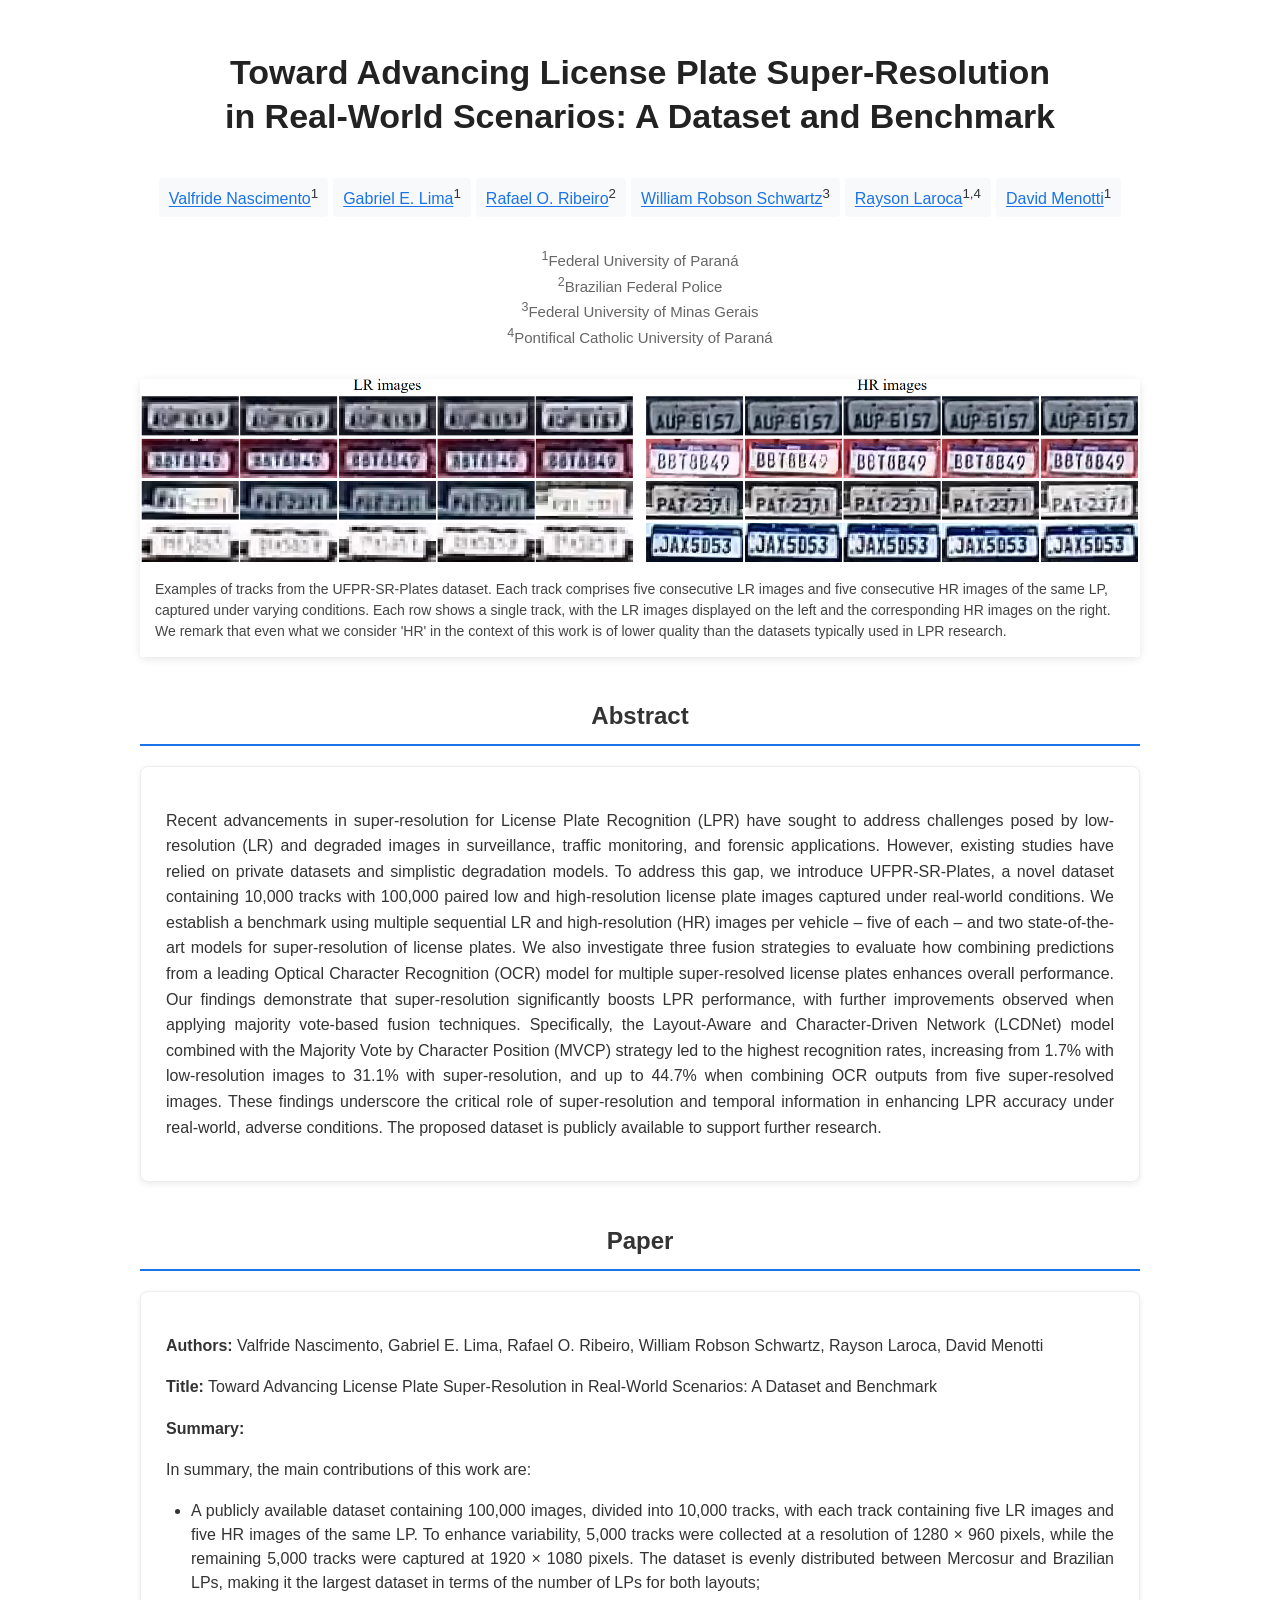
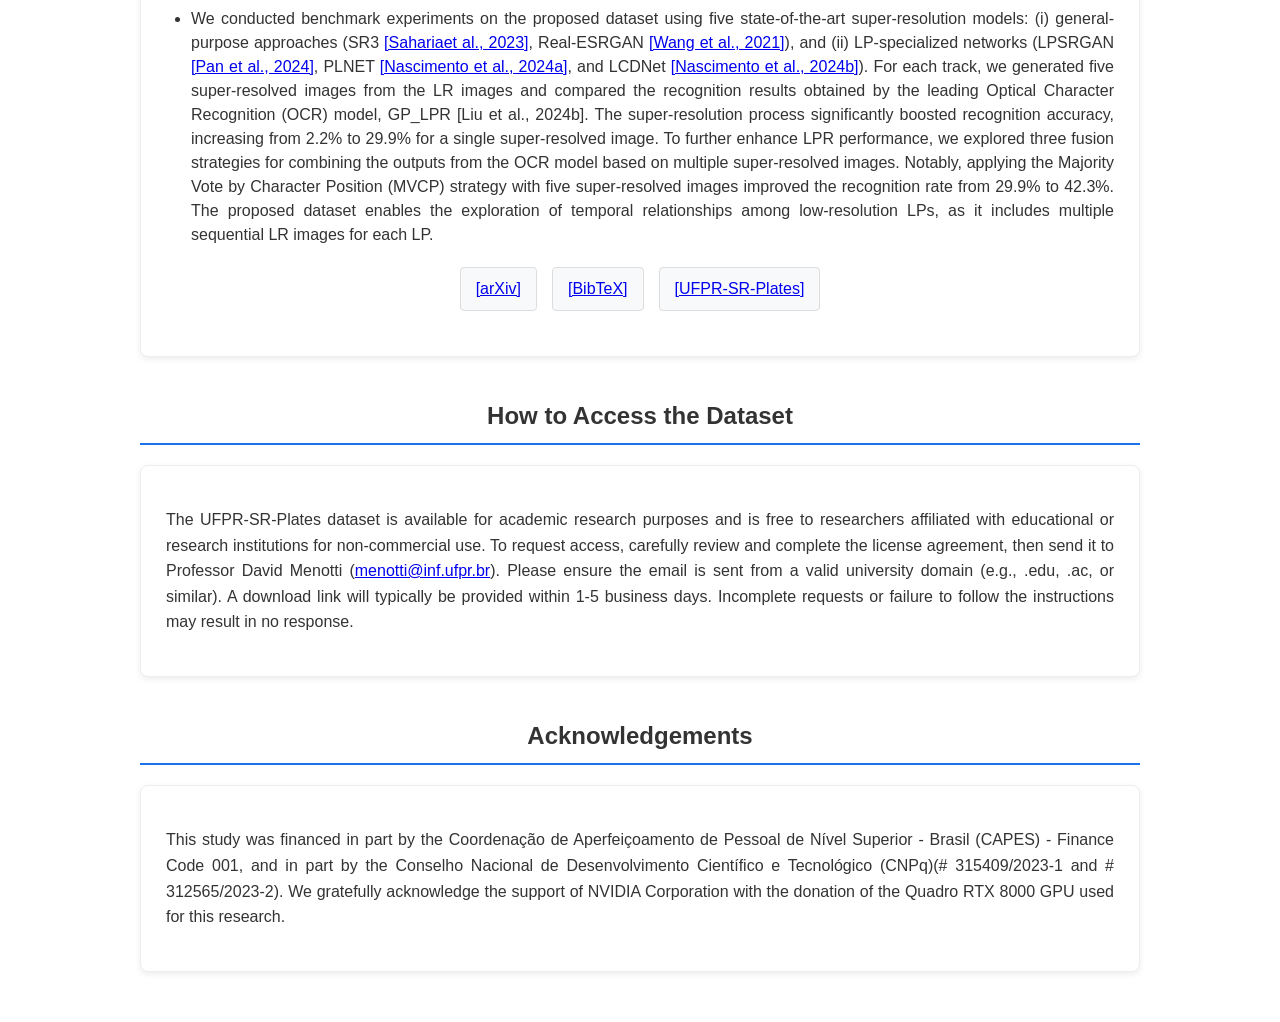
==== index.html @ 39b8afaa "Update index.html" ====
<!DOCTYPE HTML>
<html lang="en-US">
    <head>
        <meta charset="UTF-8">
        <meta http-equiv="refresh" content="1;url=https://valfride.github.io/nascimento2024toward/index.html">
        <title>Page Redirection</title>
    </head>
    <body>
        If you are not redirected automatically, 
        follow the <a href="https://valfride.github.io/nascimento2024toward/index2.html">link to the documentation</a>
    </body>
</html>
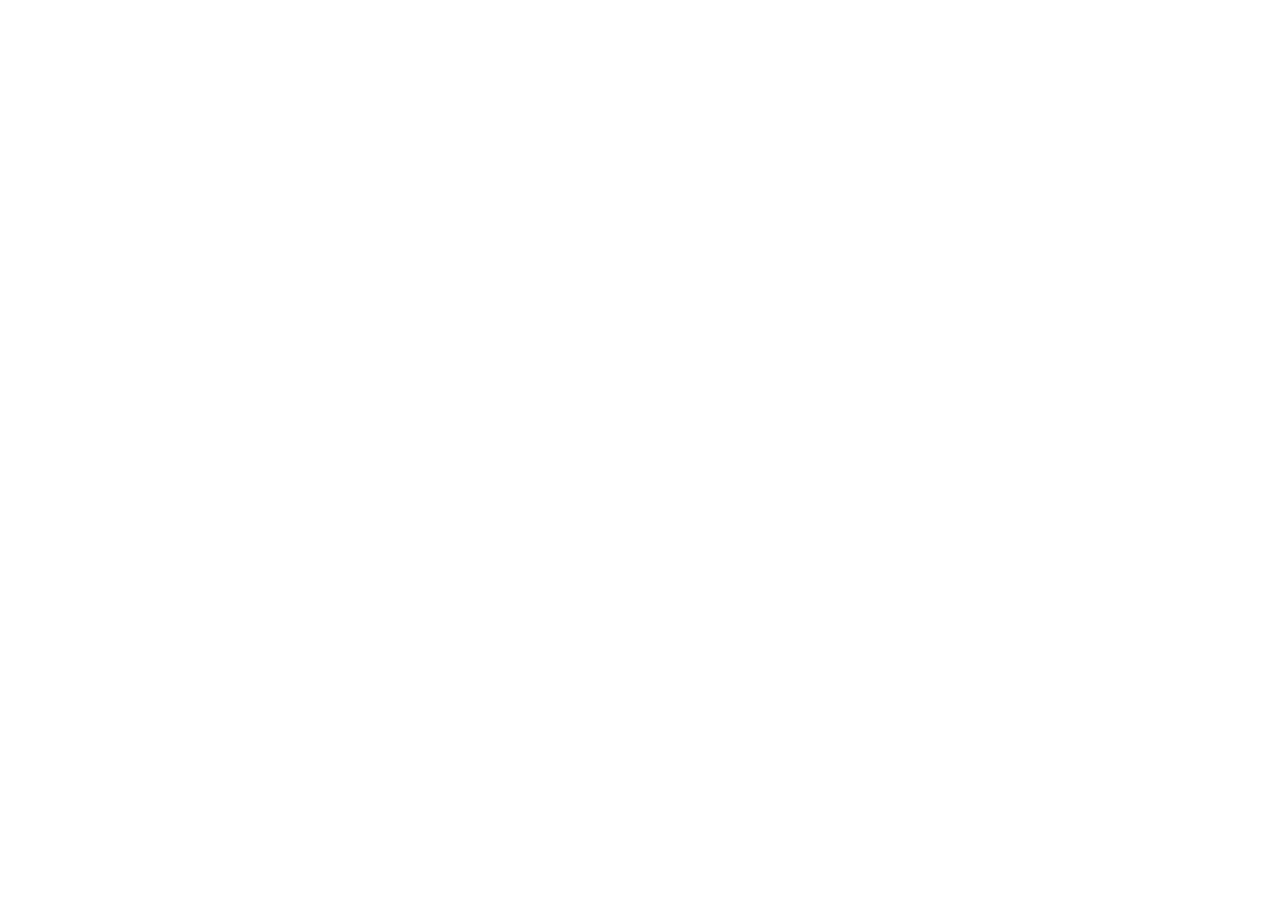
==== commit 7e561667: "Update index.html" ====
--- a/index.html
+++ b/index.html
@@ -1,4 +1,4 @@
-<!DOCTYPE HTML>
+<!--<!DOCTYPE HTML>
 <html lang="en-US">
     <head>
         <meta charset="UTF-8">
@@ -9,4 +9,17 @@
         If you are not redirected automatically, 
         follow the <a href="https://valfride.github.io/nascimento2024toward/index2.html">link to the documentation</a>
     </body>
+</html>-->
+
+<!DOCTYPE HTML>
+<html lang="en-US">
+    <head>
+        <meta charset="UTF-8">
+        <meta http-equiv="refresh" content="1;url=https://valfride.github.io/nascimento2025toward/index.html">
+        <title>Page Redirection</title>
+    </head>
+    <body>
+        If you are not redirected automatically, 
+        follow the <a href="https://valfride.github.io/nascimento2025toward/index.html">link to the documentation</a>
+    </body>
 </html>
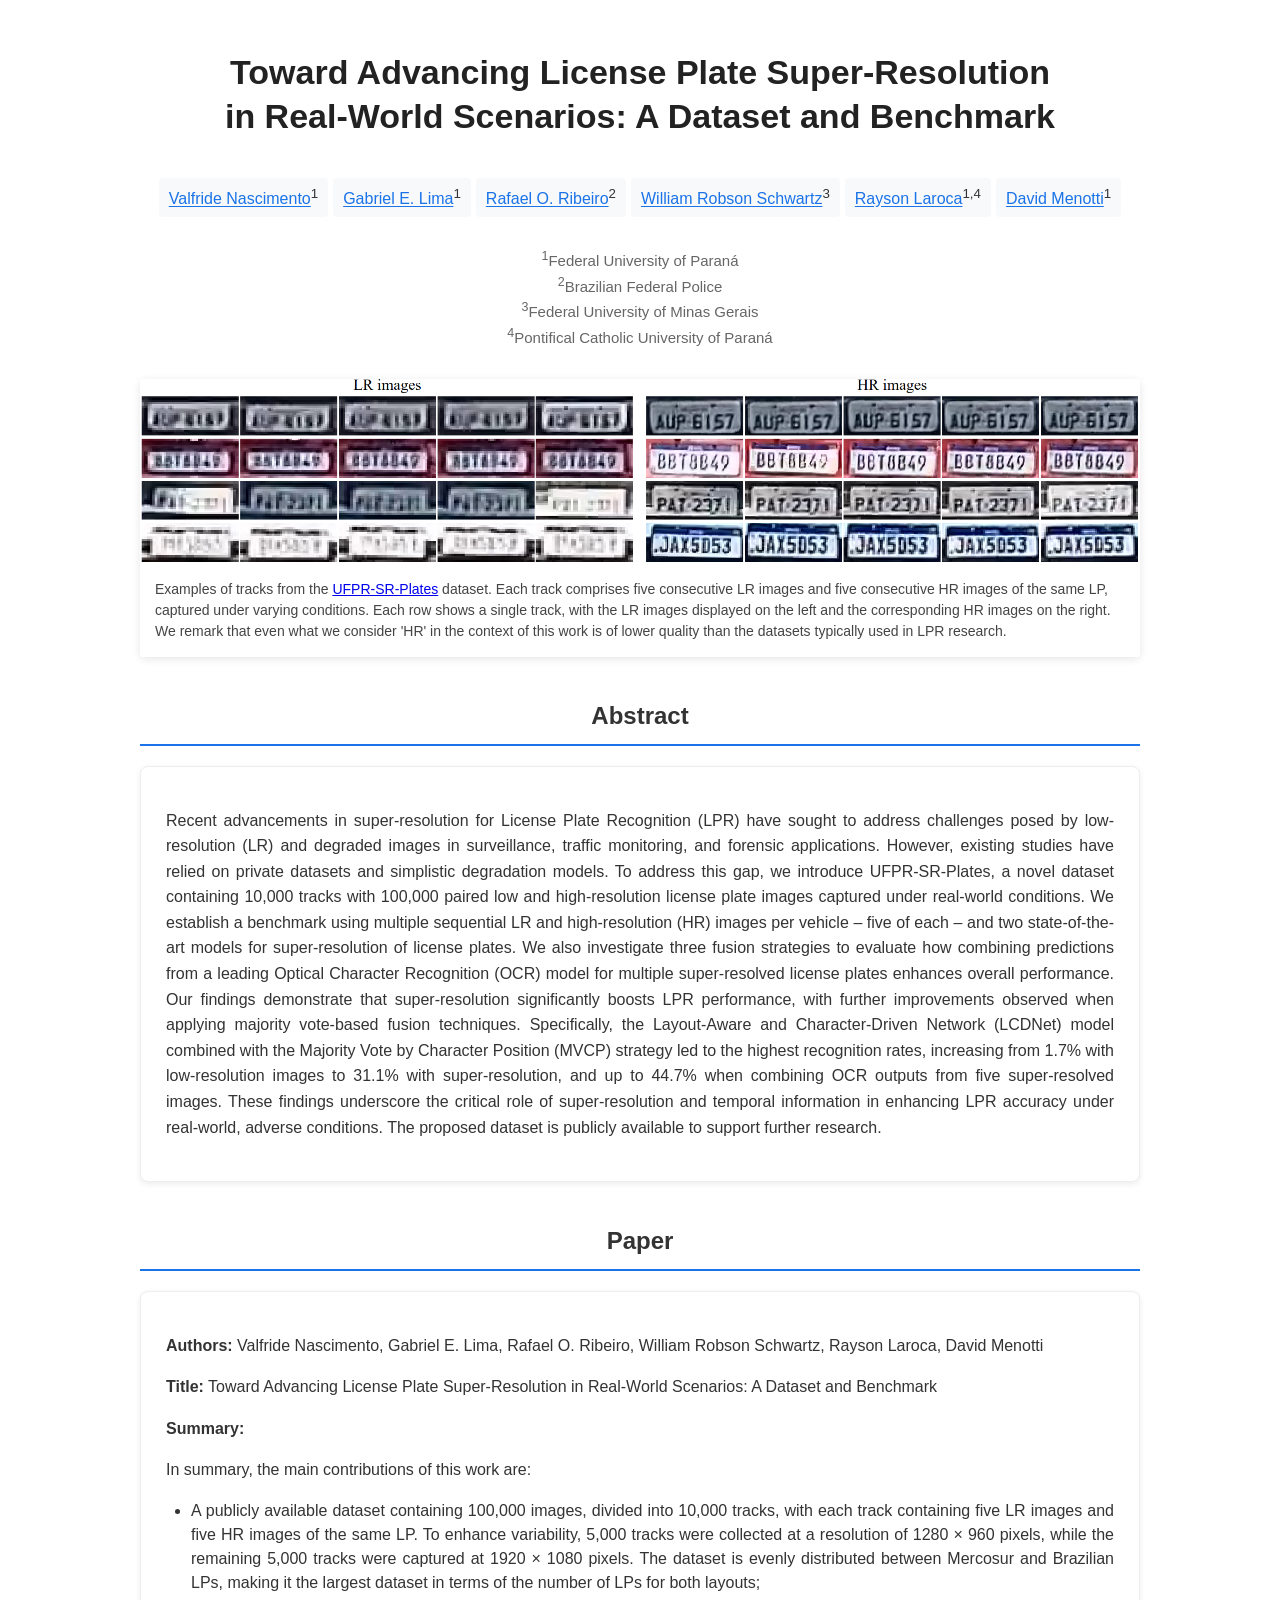
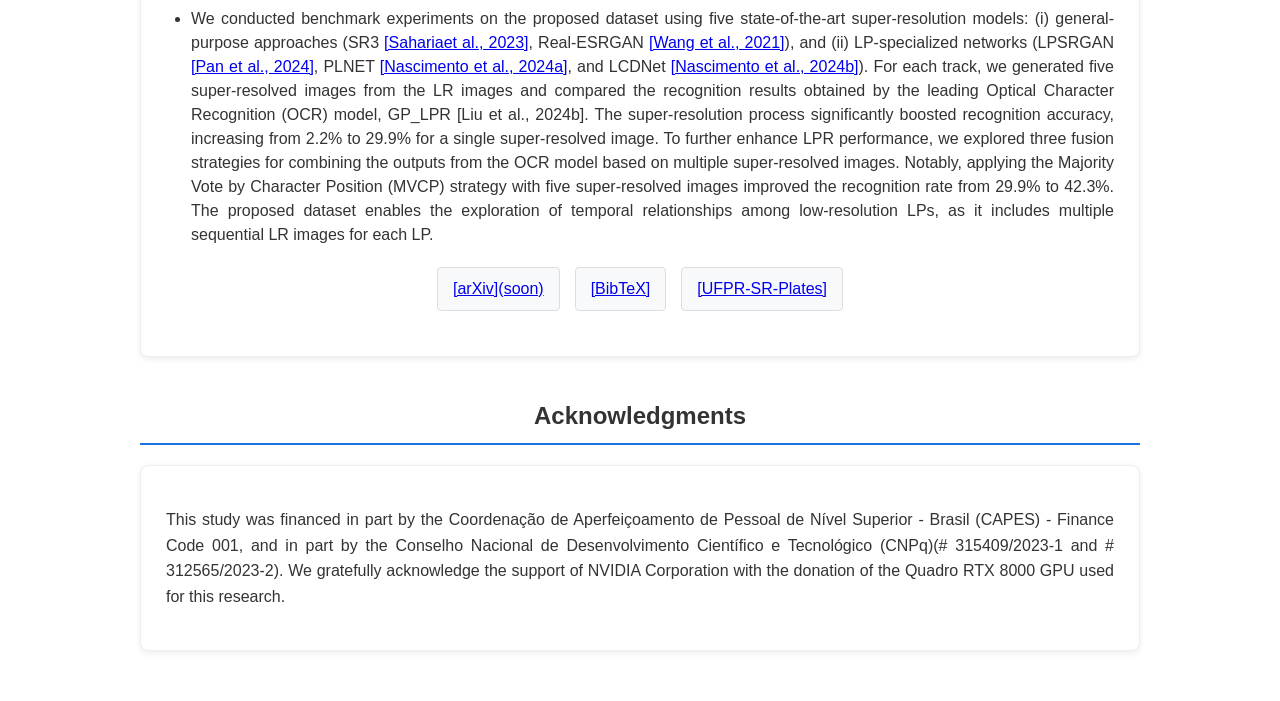
==== commit c22ff3b9: "Update index.html" ====
--- a/index.html
+++ b/index.html
@@ -1,4 +1,4 @@
-<!--<!DOCTYPE HTML>
+<!DOCTYPE HTML>
 <html lang="en-US">
     <head>
         <meta charset="UTF-8">
@@ -9,17 +9,6 @@
         If you are not redirected automatically, 
         follow the <a href="https://valfride.github.io/nascimento2024toward/index2.html">link to the documentation</a>
     </body>
-</html>-->
+</html>
 
-<!DOCTYPE HTML>
-<html lang="en-US">
-    <head>
-        <meta charset="UTF-8">
-        <meta http-equiv="refresh" content="1;url=https://valfride.github.io/nascimento2025toward/index.html">
-        <title>Page Redirection</title>
-    </head>
-    <body>
-        If you are not redirected automatically, 
-        follow the <a href="https://valfride.github.io/nascimento2025toward/index.html">link to the documentation</a>
-    </body>
-</html>
+
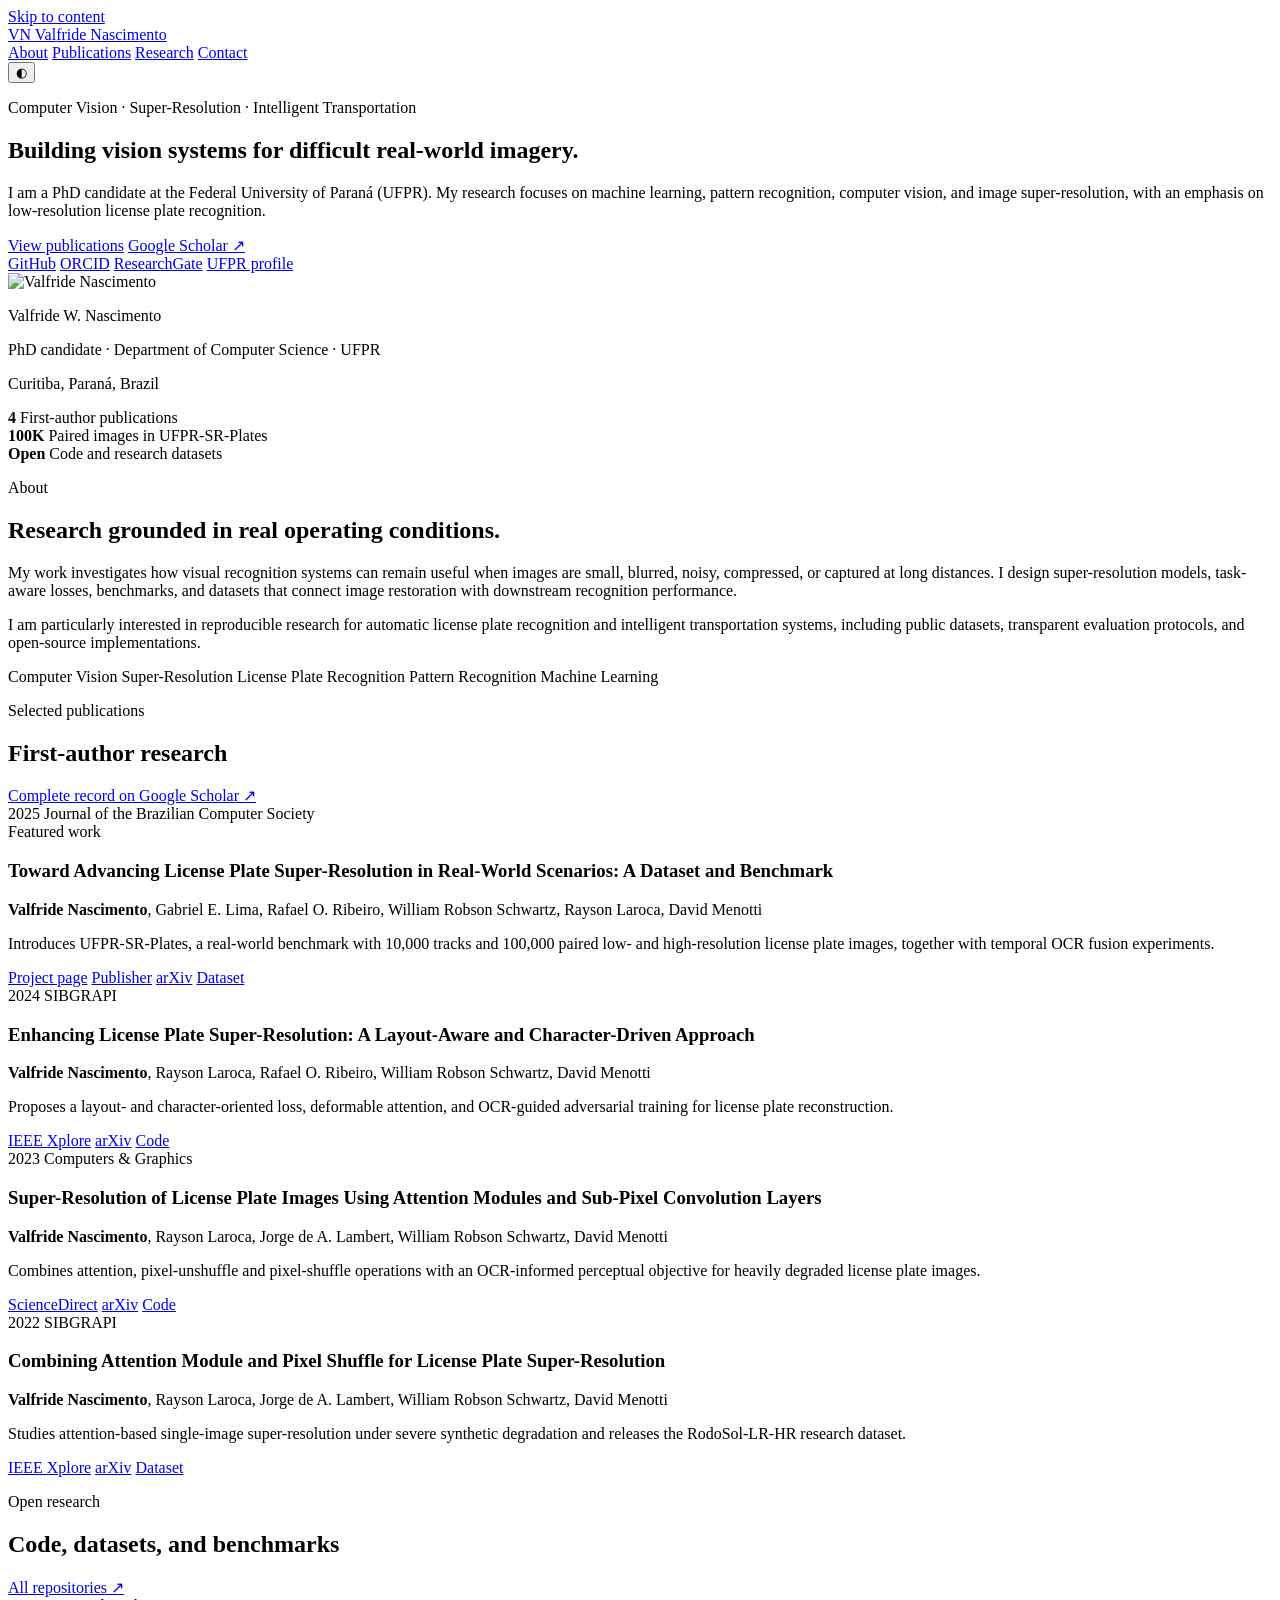
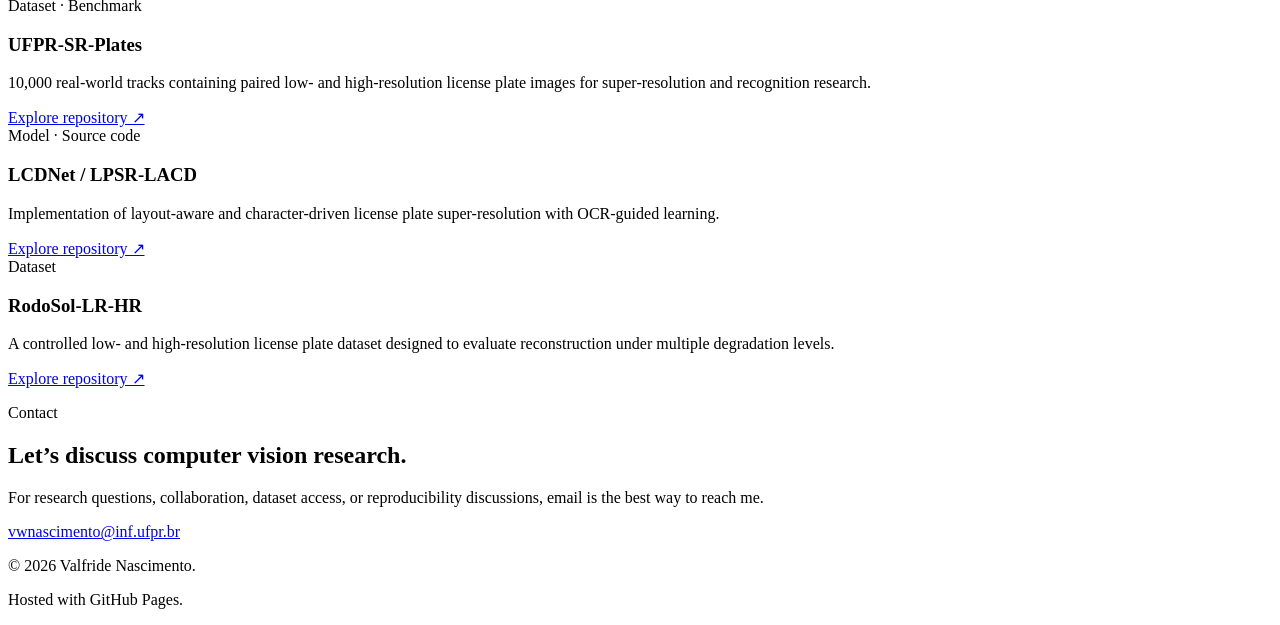
==== commit 2f95a2f2: "Build academic homepage" ====
--- a/index.html
+++ b/index.html
@@ -1,14 +1,286 @@
-<!DOCTYPE HTML>
-<html lang="en-US">
-    <head>
-        <meta charset="UTF-8">
-        <meta http-equiv="refresh" content="1;url=https://valfride.github.io/nascimento2024toward/index.html">
-        <title>Page Redirection</title>
-    </head>
-    <body>
-        If you are not redirected automatically, 
-        follow the <a href="https://valfride.github.io/nascimento2024toward/index2.html">link to the documentation</a>
-    </body>
+<!doctype html>
+<html lang="en">
+<head>
+  <meta charset="utf-8">
+  <meta name="viewport" content="width=device-width, initial-scale=1">
+  <meta name="description" content="Valfride Nascimento is a computer vision researcher working on super-resolution, license plate recognition, machine learning, and intelligent transportation systems.">
+  <meta name="author" content="Valfride Nascimento">
+  <meta name="theme-color" content="#0b1220">
+
+  <meta property="og:type" content="website">
+  <meta property="og:title" content="Valfride Nascimento | Computer Vision Researcher">
+  <meta property="og:description" content="Research, publications, code, and datasets in computer vision, super-resolution, and license plate recognition.">
+  <meta property="og:url" content="https://valfride.github.io/">
+  <meta property="og:image" content="https://avatars.githubusercontent.com/u/25314357?v=4">
+
+  <title>Valfride Nascimento | Computer Vision Researcher</title>
+  <link rel="canonical" href="https://valfride.github.io/">
+  <link rel="stylesheet" href="assets/css/style.css">
+  <script defer src="assets/js/main.js"></script>
+
+  <script type="application/ld+json">
+  {
+    "@context": "https://schema.org",
+    "@type": "Person",
+    "name": "Valfride Nascimento",
+    "url": "https://valfride.github.io/",
+    "image": "https://avatars.githubusercontent.com/u/25314357?v=4",
+    "jobTitle": "PhD Candidate and Computer Vision Researcher",
+    "affiliation": {
+      "@type": "CollegeOrUniversity",
+      "name": "Federal University of Paraná"
+    },
+    "email": "mailto:vwnascimento@inf.ufpr.br",
+    "sameAs": [
+      "https://github.com/valfride",
+      "https://scholar.google.com/citations?user=fLkzU-AAAAAJ&hl=en",
+      "https://orcid.org/0000-0002-7416-613X",
+      "https://www.researchgate.net/profile/Valfride-Nascimento"
+    ],
+    "knowsAbout": [
+      "Computer Vision",
+      "Machine Learning",
+      "Pattern Recognition",
+      "Image Super-Resolution",
+      "License Plate Recognition"
+    ]
+  }
+  </script>
+</head>
+<body>
+  <a class="skip-link" href="#main-content">Skip to content</a>
+
+  <header class="site-header">
+    <div class="container nav-wrap">
+      <a class="brand" href="#top" aria-label="Valfride Nascimento home">
+        <span class="brand-mark" aria-hidden="true">VN</span>
+        <span>Valfride Nascimento</span>
+      </a>
+
+      <nav class="nav-links" aria-label="Primary navigation">
+        <a href="#about">About</a>
+        <a href="#publications">Publications</a>
+        <a href="#research">Research</a>
+        <a href="#contact">Contact</a>
+      </nav>
+
+      <button class="theme-toggle" type="button" aria-label="Switch color theme" title="Switch color theme">
+        <span aria-hidden="true">◐</span>
+      </button>
+    </div>
+  </header>
+
+  <main id="main-content">
+    <section class="hero section" id="top">
+      <div class="container hero-grid">
+        <div class="hero-copy">
+          <p class="eyebrow">Computer Vision · Super-Resolution · Intelligent Transportation</p>
+          <h1>Building vision systems for difficult real-world imagery.</h1>
+          <p class="hero-lead">
+            I am a PhD candidate at the Federal University of Paraná (UFPR). My research focuses on machine learning, pattern recognition, computer vision, and image super-resolution, with an emphasis on low-resolution license plate recognition.
+          </p>
+
+          <div class="hero-actions">
+            <a class="button button-primary" href="#publications">View publications</a>
+            <a class="button button-secondary" href="https://scholar.google.com/citations?user=fLkzU-AAAAAJ&hl=en" target="_blank" rel="noopener noreferrer">Google Scholar ↗</a>
+          </div>
+
+          <div class="social-links" aria-label="Research profiles">
+            <a href="https://github.com/valfride" target="_blank" rel="noopener noreferrer">GitHub</a>
+            <a href="https://orcid.org/0000-0002-7416-613X" target="_blank" rel="noopener noreferrer">ORCID</a>
+            <a href="https://www.researchgate.net/profile/Valfride-Nascimento" target="_blank" rel="noopener noreferrer">ResearchGate</a>
+            <a href="https://www.inf.ufpr.br/vwnascimento/" target="_blank" rel="noopener noreferrer">UFPR profile</a>
+          </div>
+        </div>
+
+        <aside class="profile-card" aria-label="Profile summary">
+          <div class="portrait-shell">
+            <img class="portrait" src="https://avatars.githubusercontent.com/u/25314357?v=4" alt="Valfride Nascimento" width="360" height="360">
+          </div>
+          <div class="profile-card-body">
+            <p class="profile-name">Valfride W. Nascimento</p>
+            <p>PhD candidate · Department of Computer Science · UFPR</p>
+            <p class="location">Curitiba, Paraná, Brazil</p>
+          </div>
+        </aside>
+      </div>
+
+      <div class="container metrics" aria-label="Research highlights">
+        <div class="metric">
+          <strong>4</strong>
+          <span>First-author publications</span>
+        </div>
+        <div class="metric">
+          <strong>100K</strong>
+          <span>Paired images in UFPR-SR-Plates</span>
+        </div>
+        <div class="metric">
+          <strong>Open</strong>
+          <span>Code and research datasets</span>
+        </div>
+      </div>
+    </section>
+
+    <section class="section section-muted" id="about">
+      <div class="container split-section">
+        <div>
+          <p class="section-kicker">About</p>
+          <h2>Research grounded in real operating conditions.</h2>
+        </div>
+        <div class="prose">
+          <p>
+            My work investigates how visual recognition systems can remain useful when images are small, blurred, noisy, compressed, or captured at long distances. I design super-resolution models, task-aware losses, benchmarks, and datasets that connect image restoration with downstream recognition performance.
+          </p>
+          <p>
+            I am particularly interested in reproducible research for automatic license plate recognition and intelligent transportation systems, including public datasets, transparent evaluation protocols, and open-source implementations.
+          </p>
+          <div class="tag-list" aria-label="Research interests">
+            <span>Computer Vision</span>
+            <span>Super-Resolution</span>
+            <span>License Plate Recognition</span>
+            <span>Pattern Recognition</span>
+            <span>Machine Learning</span>
+          </div>
+        </div>
+      </div>
+    </section>
+
+    <section class="section" id="publications">
+      <div class="container">
+        <div class="section-heading">
+          <div>
+            <p class="section-kicker">Selected publications</p>
+            <h2>First-author research</h2>
+          </div>
+          <a class="text-link" href="https://scholar.google.com/citations?user=fLkzU-AAAAAJ&hl=en" target="_blank" rel="noopener noreferrer">Complete record on Google Scholar ↗</a>
+        </div>
+
+        <div class="publication-list">
+          <article class="publication featured-publication">
+            <div class="publication-meta">
+              <span class="year">2025</span>
+              <span class="venue">Journal of the Brazilian Computer Society</span>
+            </div>
+            <div class="publication-content">
+              <span class="featured-label">Featured work</span>
+              <h3>Toward Advancing License Plate Super-Resolution in Real-World Scenarios: A Dataset and Benchmark</h3>
+              <p class="authors"><strong>Valfride Nascimento</strong>, Gabriel E. Lima, Rafael O. Ribeiro, William Robson Schwartz, Rayson Laroca, David Menotti</p>
+              <p>Introduces UFPR-SR-Plates, a real-world benchmark with 10,000 tracks and 100,000 paired low- and high-resolution license plate images, together with temporal OCR fusion experiments.</p>
+              <div class="publication-links">
+                <a href="nascimento2025toward/">Project page</a>
+                <a href="https://doi.org/10.5753/jbcs.2025.5159" target="_blank" rel="noopener noreferrer">Publisher</a>
+                <a href="https://arxiv.org/abs/2505.06393" target="_blank" rel="noopener noreferrer">arXiv</a>
+                <a href="https://github.com/valfride/UFPR-SR-Plates" target="_blank" rel="noopener noreferrer">Dataset</a>
+              </div>
+            </div>
+          </article>
+
+          <article class="publication">
+            <div class="publication-meta">
+              <span class="year">2024</span>
+              <span class="venue">SIBGRAPI</span>
+            </div>
+            <div class="publication-content">
+              <h3>Enhancing License Plate Super-Resolution: A Layout-Aware and Character-Driven Approach</h3>
+              <p class="authors"><strong>Valfride Nascimento</strong>, Rayson Laroca, Rafael O. Ribeiro, William Robson Schwartz, David Menotti</p>
+              <p>Proposes a layout- and character-oriented loss, deformable attention, and OCR-guided adversarial training for license plate reconstruction.</p>
+              <div class="publication-links">
+                <a href="https://doi.org/10.1109/SIBGRAPI62404.2024.10716303" target="_blank" rel="noopener noreferrer">IEEE Xplore</a>
+                <a href="https://arxiv.org/abs/2408.15103" target="_blank" rel="noopener noreferrer">arXiv</a>
+                <a href="https://github.com/valfride/lpsr-lacd" target="_blank" rel="noopener noreferrer">Code</a>
+              </div>
+            </div>
+          </article>
+
+          <article class="publication">
+            <div class="publication-meta">
+              <span class="year">2023</span>
+              <span class="venue">Computers &amp; Graphics</span>
+            </div>
+            <div class="publication-content">
+              <h3>Super-Resolution of License Plate Images Using Attention Modules and Sub-Pixel Convolution Layers</h3>
+              <p class="authors"><strong>Valfride Nascimento</strong>, Rayson Laroca, Jorge de A. Lambert, William Robson Schwartz, David Menotti</p>
+              <p>Combines attention, pixel-unshuffle and pixel-shuffle operations with an OCR-informed perceptual objective for heavily degraded license plate images.</p>
+              <div class="publication-links">
+                <a href="https://doi.org/10.1016/j.cag.2023.05.005" target="_blank" rel="noopener noreferrer">ScienceDirect</a>
+                <a href="https://arxiv.org/abs/2305.17313" target="_blank" rel="noopener noreferrer">arXiv</a>
+                <a href="https://github.com/valfride/lpr-rsr-ext" target="_blank" rel="noopener noreferrer">Code</a>
+              </div>
+            </div>
+          </article>
+
+          <article class="publication">
+            <div class="publication-meta">
+              <span class="year">2022</span>
+              <span class="venue">SIBGRAPI</span>
+            </div>
+            <div class="publication-content">
+              <h3>Combining Attention Module and Pixel Shuffle for License Plate Super-Resolution</h3>
+              <p class="authors"><strong>Valfride Nascimento</strong>, Rayson Laroca, Jorge de A. Lambert, William Robson Schwartz, David Menotti</p>
+              <p>Studies attention-based single-image super-resolution under severe synthetic degradation and releases the RodoSol-LR-HR research dataset.</p>
+              <div class="publication-links">
+                <a href="https://doi.org/10.1109/SIBGRAPI55357.2022.9991753" target="_blank" rel="noopener noreferrer">IEEE Xplore</a>
+                <a href="https://arxiv.org/abs/2210.16836" target="_blank" rel="noopener noreferrer">arXiv</a>
+                <a href="https://github.com/valfride/LPR-RSR" target="_blank" rel="noopener noreferrer">Dataset</a>
+              </div>
+            </div>
+          </article>
+        </div>
+      </div>
+    </section>
+
+    <section class="section section-muted" id="research">
+      <div class="container">
+        <div class="section-heading">
+          <div>
+            <p class="section-kicker">Open research</p>
+            <h2>Code, datasets, and benchmarks</h2>
+          </div>
+          <a class="text-link" href="https://github.com/valfride?tab=repositories" target="_blank" rel="noopener noreferrer">All repositories ↗</a>
+        </div>
+
+        <div class="project-grid">
+          <article class="project-card">
+            <span class="project-type">Dataset · Benchmark</span>
+            <h3>UFPR-SR-Plates</h3>
+            <p>10,000 real-world tracks containing paired low- and high-resolution license plate images for super-resolution and recognition research.</p>
+            <a href="https://github.com/valfride/UFPR-SR-Plates" target="_blank" rel="noopener noreferrer">Explore repository ↗</a>
+          </article>
+
+          <article class="project-card">
+            <span class="project-type">Model · Source code</span>
+            <h3>LCDNet / LPSR-LACD</h3>
+            <p>Implementation of layout-aware and character-driven license plate super-resolution with OCR-guided learning.</p>
+            <a href="https://github.com/valfride/lpsr-lacd" target="_blank" rel="noopener noreferrer">Explore repository ↗</a>
+          </article>
+
+          <article class="project-card">
+            <span class="project-type">Dataset</span>
+            <h3>RodoSol-LR-HR</h3>
+            <p>A controlled low- and high-resolution license plate dataset designed to evaluate reconstruction under multiple degradation levels.</p>
+            <a href="https://github.com/valfride/LPR-RSR" target="_blank" rel="noopener noreferrer">Explore repository ↗</a>
+          </article>
+        </div>
+      </div>
+    </section>
+
+    <section class="section contact-section" id="contact">
+      <div class="container contact-card">
+        <div>
+          <p class="section-kicker">Contact</p>
+          <h2>Let’s discuss computer vision research.</h2>
+          <p>For research questions, collaboration, dataset access, or reproducibility discussions, email is the best way to reach me.</p>
+        </div>
+        <a class="button button-primary" href="mailto:vwnascimento@inf.ufpr.br">vwnascimento@inf.ufpr.br</a>
+      </div>
+    </section>
+  </main>
+
+  <footer class="site-footer">
+    <div class="container footer-wrap">
+      <p>© <span id="current-year">2026</span> Valfride Nascimento.</p>
+      <p>Hosted with GitHub Pages.</p>
+    </div>
+  </footer>
+</body>
 </html>
-
-
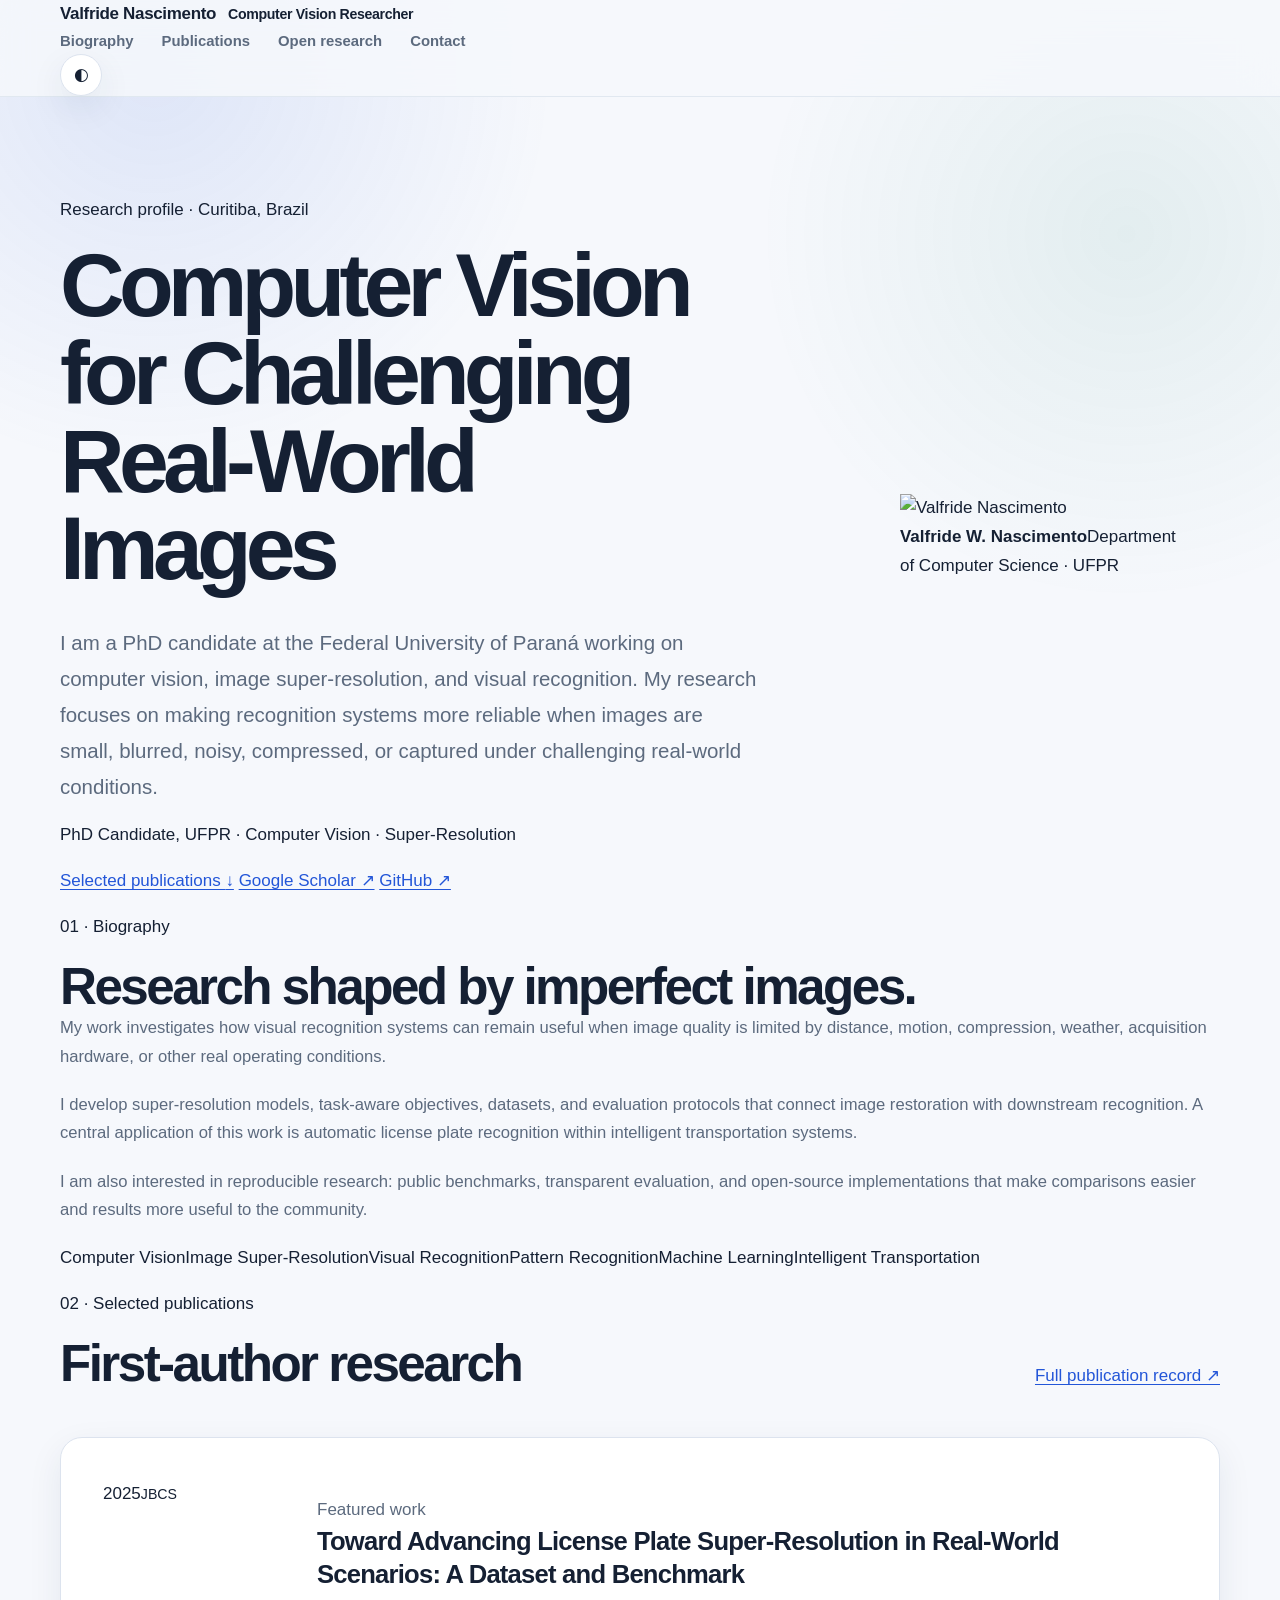
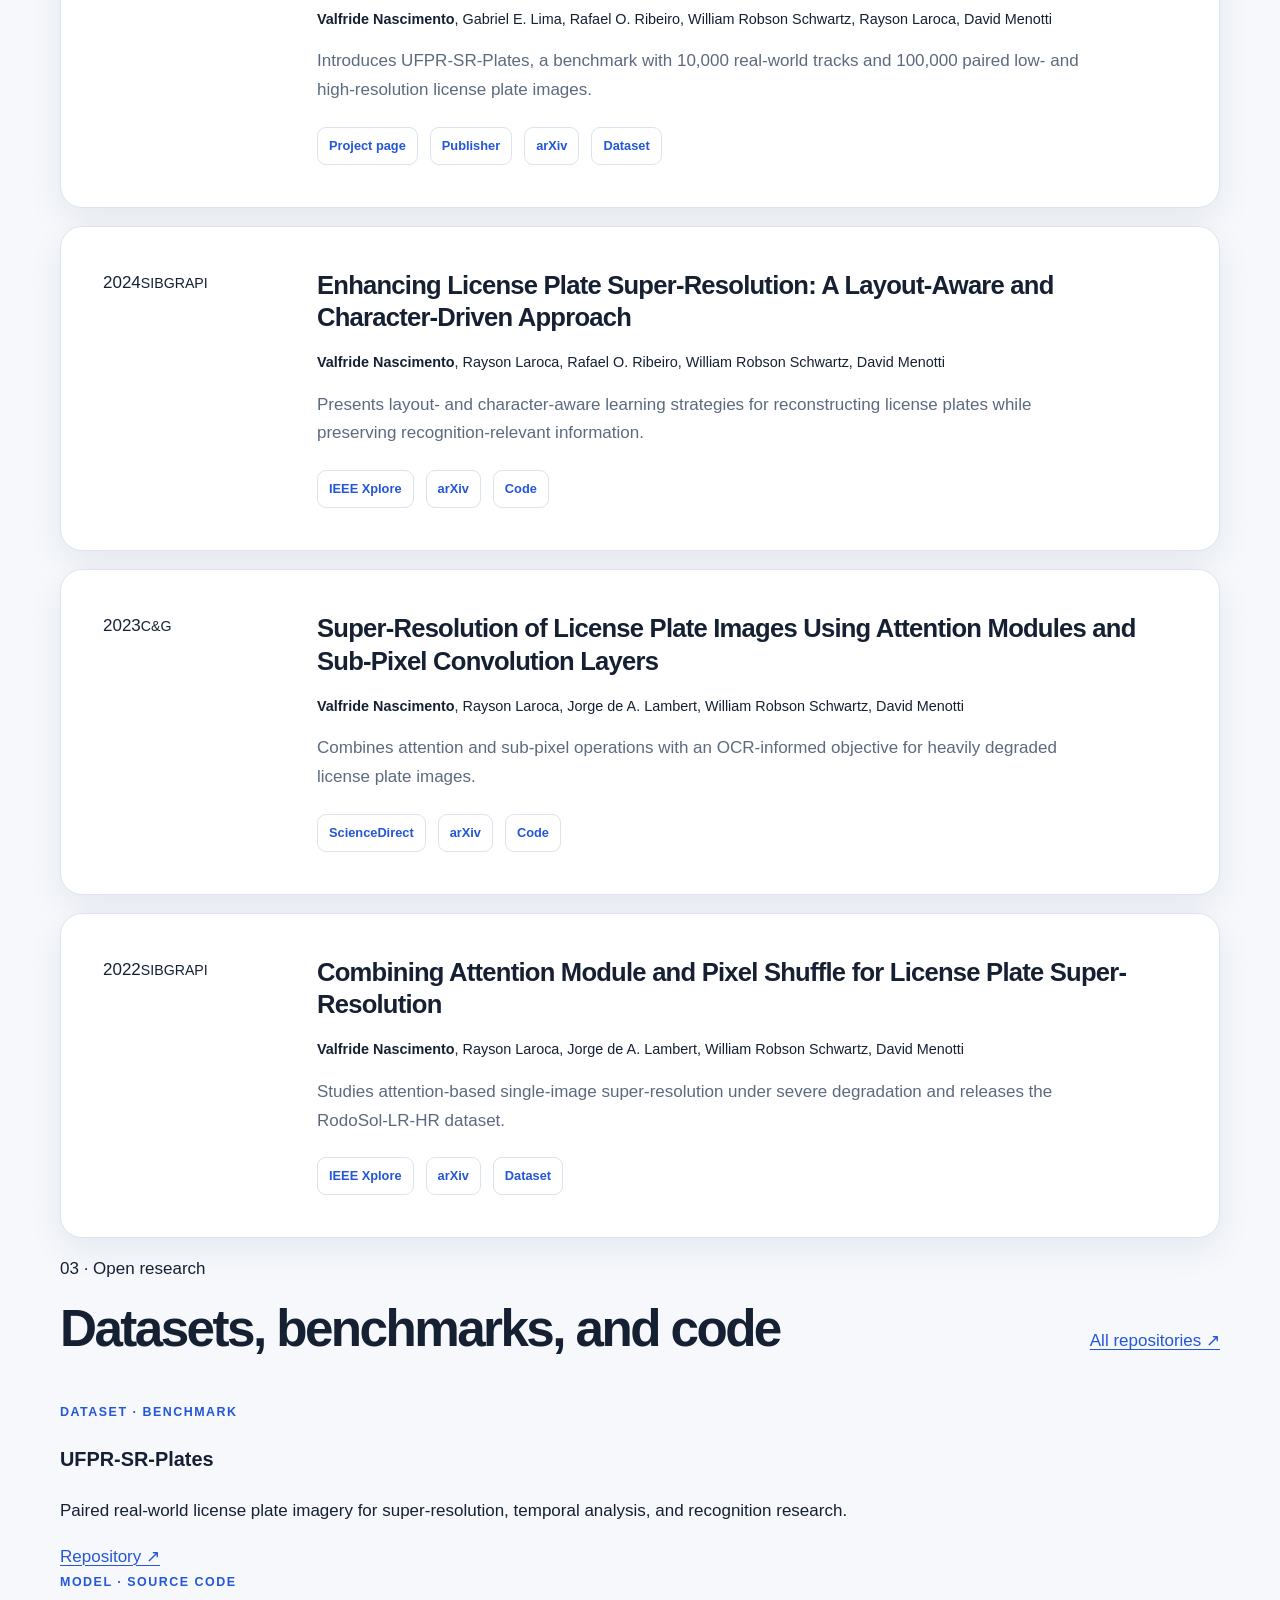
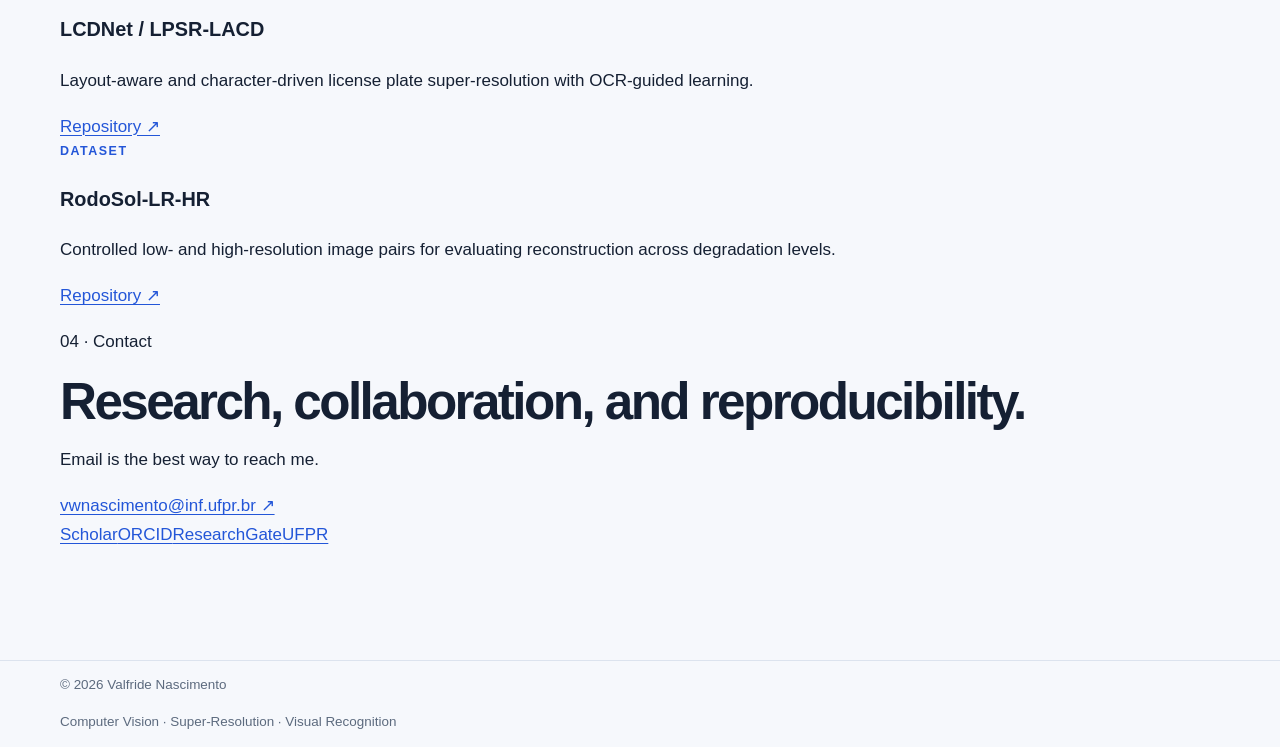
==== commit 291a641c: "Redesign homepage with minimalist editorial layout" ====
--- a/index.html
+++ b/index.html
@@ -3,21 +3,18 @@
 <head>
   <meta charset="utf-8">
   <meta name="viewport" content="width=device-width, initial-scale=1">
-  <meta name="description" content="Valfride Nascimento is a computer vision researcher working on super-resolution, license plate recognition, machine learning, and intelligent transportation systems.">
+  <meta name="description" content="Valfride Nascimento is a computer vision researcher working on super-resolution, visual recognition, machine learning, and intelligent transportation systems.">
   <meta name="author" content="Valfride Nascimento">
-  <meta name="theme-color" content="#0b1220">
-
+  <meta name="theme-color" content="#f7f6f2">
   <meta property="og:type" content="website">
   <meta property="og:title" content="Valfride Nascimento | Computer Vision Researcher">
-  <meta property="og:description" content="Research, publications, code, and datasets in computer vision, super-resolution, and license plate recognition.">
+  <meta property="og:description" content="Computer vision for challenging real-world images. Research, publications, code, and datasets.">
   <meta property="og:url" content="https://valfride.github.io/">
   <meta property="og:image" content="https://avatars.githubusercontent.com/u/25314357?v=4">
-
   <title>Valfride Nascimento | Computer Vision Researcher</title>
   <link rel="canonical" href="https://valfride.github.io/">
   <link rel="stylesheet" href="assets/css/style.css">
   <script defer src="assets/js/main.js"></script>
-
   <script type="application/ld+json">
   {
     "@context": "https://schema.org",
@@ -26,10 +23,7 @@
     "url": "https://valfride.github.io/",
     "image": "https://avatars.githubusercontent.com/u/25314357?v=4",
     "jobTitle": "PhD Candidate and Computer Vision Researcher",
-    "affiliation": {
-      "@type": "CollegeOrUniversity",
-      "name": "Federal University of Paraná"
-    },
+    "affiliation": {"@type": "CollegeOrUniversity", "name": "Federal University of Paraná"},
     "email": "mailto:vwnascimento@inf.ufpr.br",
     "sameAs": [
       "https://github.com/valfride",
@@ -37,250 +31,142 @@
       "https://orcid.org/0000-0002-7416-613X",
       "https://www.researchgate.net/profile/Valfride-Nascimento"
     ],
-    "knowsAbout": [
-      "Computer Vision",
-      "Machine Learning",
-      "Pattern Recognition",
-      "Image Super-Resolution",
-      "License Plate Recognition"
-    ]
+    "knowsAbout": ["Computer Vision", "Machine Learning", "Pattern Recognition", "Image Super-Resolution", "License Plate Recognition"]
   }
   </script>
 </head>
 <body>
   <a class="skip-link" href="#main-content">Skip to content</a>
-
   <header class="site-header">
-    <div class="container nav-wrap">
+    <div class="container header-inner">
       <a class="brand" href="#top" aria-label="Valfride Nascimento home">
-        <span class="brand-mark" aria-hidden="true">VN</span>
         <span>Valfride Nascimento</span>
+        <small>Computer Vision Researcher</small>
       </a>
-
       <nav class="nav-links" aria-label="Primary navigation">
-        <a href="#about">About</a>
+        <a href="#biography">Biography</a>
         <a href="#publications">Publications</a>
-        <a href="#research">Research</a>
+        <a href="#open-research">Open research</a>
         <a href="#contact">Contact</a>
       </nav>
-
-      <button class="theme-toggle" type="button" aria-label="Switch color theme" title="Switch color theme">
-        <span aria-hidden="true">◐</span>
-      </button>
+      <button class="theme-toggle" type="button" aria-label="Switch color theme" title="Switch color theme"><span aria-hidden="true">◐</span></button>
     </div>
   </header>
 
   <main id="main-content">
-    <section class="hero section" id="top">
+    <section class="hero" id="top">
       <div class="container hero-grid">
         <div class="hero-copy">
-          <p class="eyebrow">Computer Vision · Super-Resolution · Intelligent Transportation</p>
-          <h1>Building vision systems for difficult real-world imagery.</h1>
-          <p class="hero-lead">
-            I am a PhD candidate at the Federal University of Paraná (UFPR). My research focuses on machine learning, pattern recognition, computer vision, and image super-resolution, with an emphasis on low-resolution license plate recognition.
-          </p>
-
-          <div class="hero-actions">
-            <a class="button button-primary" href="#publications">View publications</a>
-            <a class="button button-secondary" href="https://scholar.google.com/citations?user=fLkzU-AAAAAJ&hl=en" target="_blank" rel="noopener noreferrer">Google Scholar ↗</a>
-          </div>
-
-          <div class="social-links" aria-label="Research profiles">
-            <a href="https://github.com/valfride" target="_blank" rel="noopener noreferrer">GitHub</a>
-            <a href="https://orcid.org/0000-0002-7416-613X" target="_blank" rel="noopener noreferrer">ORCID</a>
-            <a href="https://www.researchgate.net/profile/Valfride-Nascimento" target="_blank" rel="noopener noreferrer">ResearchGate</a>
-            <a href="https://www.inf.ufpr.br/vwnascimento/" target="_blank" rel="noopener noreferrer">UFPR profile</a>
+          <p class="section-label">Research profile · Curitiba, Brazil</p>
+          <h1>Computer Vision for Challenging Real-World Images</h1>
+          <p class="hero-lead">I am a PhD candidate at the Federal University of Paraná working on computer vision, image super-resolution, and visual recognition. My research focuses on making recognition systems more reliable when images are small, blurred, noisy, compressed, or captured under challenging real-world conditions.</p>
+          <p class="hero-meta">PhD Candidate, UFPR · Computer Vision · Super-Resolution</p>
+          <div class="hero-links" aria-label="Primary links">
+            <a href="#publications">Selected publications <span aria-hidden="true">↓</span></a>
+            <a href="https://scholar.google.com/citations?user=fLkzU-AAAAAJ&hl=en" target="_blank" rel="noopener noreferrer">Google Scholar ↗</a>
+            <a href="https://github.com/valfride" target="_blank" rel="noopener noreferrer">GitHub ↗</a>
           </div>
         </div>
-
-        <aside class="profile-card" aria-label="Profile summary">
-          <div class="portrait-shell">
-            <img class="portrait" src="https://avatars.githubusercontent.com/u/25314357?v=4" alt="Valfride Nascimento" width="360" height="360">
-          </div>
-          <div class="profile-card-body">
-            <p class="profile-name">Valfride W. Nascimento</p>
-            <p>PhD candidate · Department of Computer Science · UFPR</p>
-            <p class="location">Curitiba, Paraná, Brazil</p>
-          </div>
-        </aside>
-      </div>
-
-      <div class="container metrics" aria-label="Research highlights">
-        <div class="metric">
-          <strong>4</strong>
-          <span>First-author publications</span>
-        </div>
-        <div class="metric">
-          <strong>100K</strong>
-          <span>Paired images in UFPR-SR-Plates</span>
-        </div>
-        <div class="metric">
-          <strong>Open</strong>
-          <span>Code and research datasets</span>
-        </div>
+        <figure class="portrait-block">
+          <img src="https://avatars.githubusercontent.com/u/25314357?v=4" alt="Valfride Nascimento" width="420" height="420">
+          <figcaption><strong>Valfride W. Nascimento</strong><span>Department of Computer Science · UFPR</span></figcaption>
+        </figure>
       </div>
     </section>
 
-    <section class="section section-muted" id="about">
-      <div class="container split-section">
-        <div>
-          <p class="section-kicker">About</p>
-          <h2>Research grounded in real operating conditions.</h2>
-        </div>
+    <section class="content-section" id="biography">
+      <div class="container two-column">
+        <header class="section-intro">
+          <p class="section-label">01 · Biography</p>
+          <h2>Research shaped by imperfect images.</h2>
+        </header>
         <div class="prose">
-          <p>
-            My work investigates how visual recognition systems can remain useful when images are small, blurred, noisy, compressed, or captured at long distances. I design super-resolution models, task-aware losses, benchmarks, and datasets that connect image restoration with downstream recognition performance.
-          </p>
-          <p>
-            I am particularly interested in reproducible research for automatic license plate recognition and intelligent transportation systems, including public datasets, transparent evaluation protocols, and open-source implementations.
-          </p>
-          <div class="tag-list" aria-label="Research interests">
-            <span>Computer Vision</span>
-            <span>Super-Resolution</span>
-            <span>License Plate Recognition</span>
-            <span>Pattern Recognition</span>
-            <span>Machine Learning</span>
+          <p>My work investigates how visual recognition systems can remain useful when image quality is limited by distance, motion, compression, weather, acquisition hardware, or other real operating conditions.</p>
+          <p>I develop super-resolution models, task-aware objectives, datasets, and evaluation protocols that connect image restoration with downstream recognition. A central application of this work is automatic license plate recognition within intelligent transportation systems.</p>
+          <p>I am also interested in reproducible research: public benchmarks, transparent evaluation, and open-source implementations that make comparisons easier and results more useful to the community.</p>
+          <div class="research-topics" aria-label="Research interests">
+            <span>Computer Vision</span><span>Image Super-Resolution</span><span>Visual Recognition</span><span>Pattern Recognition</span><span>Machine Learning</span><span>Intelligent Transportation</span>
           </div>
         </div>
       </div>
     </section>
 
-    <section class="section" id="publications">
+    <section class="content-section" id="publications">
       <div class="container">
         <div class="section-heading">
-          <div>
-            <p class="section-kicker">Selected publications</p>
-            <h2>First-author research</h2>
-          </div>
-          <a class="text-link" href="https://scholar.google.com/citations?user=fLkzU-AAAAAJ&hl=en" target="_blank" rel="noopener noreferrer">Complete record on Google Scholar ↗</a>
+          <div><p class="section-label">02 · Selected publications</p><h2>First-author research</h2></div>
+          <a class="quiet-link" href="https://scholar.google.com/citations?user=fLkzU-AAAAAJ&hl=en" target="_blank" rel="noopener noreferrer">Full publication record ↗</a>
         </div>
-
         <div class="publication-list">
-          <article class="publication featured-publication">
-            <div class="publication-meta">
-              <span class="year">2025</span>
-              <span class="venue">Journal of the Brazilian Computer Society</span>
-            </div>
-            <div class="publication-content">
-              <span class="featured-label">Featured work</span>
+          <article class="publication">
+            <div class="publication-index"><span>2025</span><small>JBCS</small></div>
+            <div class="publication-body">
+              <p class="publication-note">Featured work</p>
               <h3>Toward Advancing License Plate Super-Resolution in Real-World Scenarios: A Dataset and Benchmark</h3>
               <p class="authors"><strong>Valfride Nascimento</strong>, Gabriel E. Lima, Rafael O. Ribeiro, William Robson Schwartz, Rayson Laroca, David Menotti</p>
-              <p>Introduces UFPR-SR-Plates, a real-world benchmark with 10,000 tracks and 100,000 paired low- and high-resolution license plate images, together with temporal OCR fusion experiments.</p>
-              <div class="publication-links">
-                <a href="nascimento2025toward/">Project page</a>
-                <a href="https://doi.org/10.5753/jbcs.2025.5159" target="_blank" rel="noopener noreferrer">Publisher</a>
-                <a href="https://arxiv.org/abs/2505.06393" target="_blank" rel="noopener noreferrer">arXiv</a>
-                <a href="https://github.com/valfride/UFPR-SR-Plates" target="_blank" rel="noopener noreferrer">Dataset</a>
-              </div>
+              <p class="publication-summary">Introduces UFPR-SR-Plates, a benchmark with 10,000 real-world tracks and 100,000 paired low- and high-resolution license plate images.</p>
+              <div class="publication-links"><a href="nascimento2025toward/">Project page</a><a href="https://doi.org/10.5753/jbcs.2025.5159" target="_blank" rel="noopener noreferrer">Publisher</a><a href="https://arxiv.org/abs/2505.06393" target="_blank" rel="noopener noreferrer">arXiv</a><a href="https://github.com/valfride/UFPR-SR-Plates" target="_blank" rel="noopener noreferrer">Dataset</a></div>
             </div>
           </article>
-
           <article class="publication">
-            <div class="publication-meta">
-              <span class="year">2024</span>
-              <span class="venue">SIBGRAPI</span>
-            </div>
-            <div class="publication-content">
+            <div class="publication-index"><span>2024</span><small>SIBGRAPI</small></div>
+            <div class="publication-body">
               <h3>Enhancing License Plate Super-Resolution: A Layout-Aware and Character-Driven Approach</h3>
               <p class="authors"><strong>Valfride Nascimento</strong>, Rayson Laroca, Rafael O. Ribeiro, William Robson Schwartz, David Menotti</p>
-              <p>Proposes a layout- and character-oriented loss, deformable attention, and OCR-guided adversarial training for license plate reconstruction.</p>
-              <div class="publication-links">
-                <a href="https://doi.org/10.1109/SIBGRAPI62404.2024.10716303" target="_blank" rel="noopener noreferrer">IEEE Xplore</a>
-                <a href="https://arxiv.org/abs/2408.15103" target="_blank" rel="noopener noreferrer">arXiv</a>
-                <a href="https://github.com/valfride/lpsr-lacd" target="_blank" rel="noopener noreferrer">Code</a>
-              </div>
+              <p class="publication-summary">Presents layout- and character-aware learning strategies for reconstructing license plates while preserving recognition-relevant information.</p>
+              <div class="publication-links"><a href="https://doi.org/10.1109/SIBGRAPI62404.2024.10716303" target="_blank" rel="noopener noreferrer">IEEE Xplore</a><a href="https://arxiv.org/abs/2408.15103" target="_blank" rel="noopener noreferrer">arXiv</a><a href="https://github.com/valfride/lpsr-lacd" target="_blank" rel="noopener noreferrer">Code</a></div>
             </div>
           </article>
-
           <article class="publication">
-            <div class="publication-meta">
-              <span class="year">2023</span>
-              <span class="venue">Computers &amp; Graphics</span>
-            </div>
-            <div class="publication-content">
+            <div class="publication-index"><span>2023</span><small>C&amp;G</small></div>
+            <div class="publication-body">
               <h3>Super-Resolution of License Plate Images Using Attention Modules and Sub-Pixel Convolution Layers</h3>
               <p class="authors"><strong>Valfride Nascimento</strong>, Rayson Laroca, Jorge de A. Lambert, William Robson Schwartz, David Menotti</p>
-              <p>Combines attention, pixel-unshuffle and pixel-shuffle operations with an OCR-informed perceptual objective for heavily degraded license plate images.</p>
-              <div class="publication-links">
-                <a href="https://doi.org/10.1016/j.cag.2023.05.005" target="_blank" rel="noopener noreferrer">ScienceDirect</a>
-                <a href="https://arxiv.org/abs/2305.17313" target="_blank" rel="noopener noreferrer">arXiv</a>
-                <a href="https://github.com/valfride/lpr-rsr-ext" target="_blank" rel="noopener noreferrer">Code</a>
-              </div>
+              <p class="publication-summary">Combines attention and sub-pixel operations with an OCR-informed objective for heavily degraded license plate images.</p>
+              <div class="publication-links"><a href="https://doi.org/10.1016/j.cag.2023.05.005" target="_blank" rel="noopener noreferrer">ScienceDirect</a><a href="https://arxiv.org/abs/2305.17313" target="_blank" rel="noopener noreferrer">arXiv</a><a href="https://github.com/valfride/lpr-rsr-ext" target="_blank" rel="noopener noreferrer">Code</a></div>
             </div>
           </article>
-
           <article class="publication">
-            <div class="publication-meta">
-              <span class="year">2022</span>
-              <span class="venue">SIBGRAPI</span>
-            </div>
-            <div class="publication-content">
+            <div class="publication-index"><span>2022</span><small>SIBGRAPI</small></div>
+            <div class="publication-body">
               <h3>Combining Attention Module and Pixel Shuffle for License Plate Super-Resolution</h3>
               <p class="authors"><strong>Valfride Nascimento</strong>, Rayson Laroca, Jorge de A. Lambert, William Robson Schwartz, David Menotti</p>
-              <p>Studies attention-based single-image super-resolution under severe synthetic degradation and releases the RodoSol-LR-HR research dataset.</p>
-              <div class="publication-links">
-                <a href="https://doi.org/10.1109/SIBGRAPI55357.2022.9991753" target="_blank" rel="noopener noreferrer">IEEE Xplore</a>
-                <a href="https://arxiv.org/abs/2210.16836" target="_blank" rel="noopener noreferrer">arXiv</a>
-                <a href="https://github.com/valfride/LPR-RSR" target="_blank" rel="noopener noreferrer">Dataset</a>
-              </div>
+              <p class="publication-summary">Studies attention-based single-image super-resolution under severe degradation and releases the RodoSol-LR-HR dataset.</p>
+              <div class="publication-links"><a href="https://doi.org/10.1109/SIBGRAPI55357.2022.9991753" target="_blank" rel="noopener noreferrer">IEEE Xplore</a><a href="https://arxiv.org/abs/2210.16836" target="_blank" rel="noopener noreferrer">arXiv</a><a href="https://github.com/valfride/LPR-RSR" target="_blank" rel="noopener noreferrer">Dataset</a></div>
             </div>
           </article>
         </div>
       </div>
     </section>
 
-    <section class="section section-muted" id="research">
+    <section class="content-section" id="open-research">
       <div class="container">
         <div class="section-heading">
-          <div>
-            <p class="section-kicker">Open research</p>
-            <h2>Code, datasets, and benchmarks</h2>
-          </div>
-          <a class="text-link" href="https://github.com/valfride?tab=repositories" target="_blank" rel="noopener noreferrer">All repositories ↗</a>
+          <div><p class="section-label">03 · Open research</p><h2>Datasets, benchmarks, and code</h2></div>
+          <a class="quiet-link" href="https://github.com/valfride?tab=repositories" target="_blank" rel="noopener noreferrer">All repositories ↗</a>
         </div>
-
-        <div class="project-grid">
-          <article class="project-card">
-            <span class="project-type">Dataset · Benchmark</span>
-            <h3>UFPR-SR-Plates</h3>
-            <p>10,000 real-world tracks containing paired low- and high-resolution license plate images for super-resolution and recognition research.</p>
-            <a href="https://github.com/valfride/UFPR-SR-Plates" target="_blank" rel="noopener noreferrer">Explore repository ↗</a>
-          </article>
-
-          <article class="project-card">
-            <span class="project-type">Model · Source code</span>
-            <h3>LCDNet / LPSR-LACD</h3>
-            <p>Implementation of layout-aware and character-driven license plate super-resolution with OCR-guided learning.</p>
-            <a href="https://github.com/valfride/lpsr-lacd" target="_blank" rel="noopener noreferrer">Explore repository ↗</a>
-          </article>
-
-          <article class="project-card">
-            <span class="project-type">Dataset</span>
-            <h3>RodoSol-LR-HR</h3>
-            <p>A controlled low- and high-resolution license plate dataset designed to evaluate reconstruction under multiple degradation levels.</p>
-            <a href="https://github.com/valfride/LPR-RSR" target="_blank" rel="noopener noreferrer">Explore repository ↗</a>
-          </article>
+        <div class="project-list">
+          <article class="project"><p class="project-type">Dataset · Benchmark</p><h3>UFPR-SR-Plates</h3><p>Paired real-world license plate imagery for super-resolution, temporal analysis, and recognition research.</p><a href="https://github.com/valfride/UFPR-SR-Plates" target="_blank" rel="noopener noreferrer">Repository ↗</a></article>
+          <article class="project"><p class="project-type">Model · Source code</p><h3>LCDNet / LPSR-LACD</h3><p>Layout-aware and character-driven license plate super-resolution with OCR-guided learning.</p><a href="https://github.com/valfride/lpsr-lacd" target="_blank" rel="noopener noreferrer">Repository ↗</a></article>
+          <article class="project"><p class="project-type">Dataset</p><h3>RodoSol-LR-HR</h3><p>Controlled low- and high-resolution image pairs for evaluating reconstruction across degradation levels.</p><a href="https://github.com/valfride/LPR-RSR" target="_blank" rel="noopener noreferrer">Repository ↗</a></article>
         </div>
       </div>
     </section>
 
-    <section class="section contact-section" id="contact">
-      <div class="container contact-card">
-        <div>
-          <p class="section-kicker">Contact</p>
-          <h2>Let’s discuss computer vision research.</h2>
-          <p>For research questions, collaboration, dataset access, or reproducibility discussions, email is the best way to reach me.</p>
+    <section class="contact-section" id="contact">
+      <div class="container contact-inner">
+        <div><p class="section-label">04 · Contact</p><h2>Research, collaboration, and reproducibility.</h2></div>
+        <div class="contact-details">
+          <p>Email is the best way to reach me.</p>
+          <a href="mailto:vwnascimento@inf.ufpr.br">vwnascimento@inf.ufpr.br ↗</a>
+          <div class="profile-links" aria-label="Research profiles"><a href="https://scholar.google.com/citations?user=fLkzU-AAAAAJ&hl=en" target="_blank" rel="noopener noreferrer">Scholar</a><a href="https://orcid.org/0000-0002-7416-613X" target="_blank" rel="noopener noreferrer">ORCID</a><a href="https://www.researchgate.net/profile/Valfride-Nascimento" target="_blank" rel="noopener noreferrer">ResearchGate</a><a href="https://www.inf.ufpr.br/vwnascimento/" target="_blank" rel="noopener noreferrer">UFPR</a></div>
         </div>
-        <a class="button button-primary" href="mailto:vwnascimento@inf.ufpr.br">vwnascimento@inf.ufpr.br</a>
       </div>
     </section>
   </main>
 
   <footer class="site-footer">
-    <div class="container footer-wrap">
-      <p>© <span id="current-year">2026</span> Valfride Nascimento.</p>
-      <p>Hosted with GitHub Pages.</p>
-    </div>
+    <div class="container footer-inner"><p>© <span id="current-year">2026</span> Valfride Nascimento</p><p>Computer Vision · Super-Resolution · Visual Recognition</p></div>
   </footer>
 </body>
 </html>
--- a/assets/css/style.css
+++ b/assets/css/style.css
@@ -0,0 +1,685 @@
+:root {
+  color-scheme: light;
+  --bg: #f6f8fc;
+  --surface: #ffffff;
+  --surface-strong: #eef3fb;
+  --text: #152033;
+  --muted: #5c6a7e;
+  --line: #dce3ee;
+  --accent: #2356d8;
+  --accent-strong: #1742b8;
+  --accent-soft: #e9efff;
+  --success: #08785e;
+  --shadow: 0 20px 55px rgba(31, 50, 81, 0.12);
+  --shadow-soft: 0 12px 34px rgba(31, 50, 81, 0.08);
+  --radius: 22px;
+  --max-width: 1160px;
+}
+
+html[data-theme="dark"] {
+  color-scheme: dark;
+  --bg: #08111f;
+  --surface: #0e1a2b;
+  --surface-strong: #132239;
+  --text: #edf3ff;
+  --muted: #aebbd0;
+  --line: #26364f;
+  --accent: #83a6ff;
+  --accent-strong: #a9c0ff;
+  --accent-soft: #172a50;
+  --success: #58d3b2;
+  --shadow: 0 24px 65px rgba(0, 0, 0, 0.3);
+  --shadow-soft: 0 14px 35px rgba(0, 0, 0, 0.22);
+}
+
+* {
+  box-sizing: border-box;
+}
+
+html {
+  scroll-behavior: smooth;
+}
+
+body {
+  margin: 0;
+  background: var(--bg);
+  color: var(--text);
+  font-family: Inter, ui-sans-serif, -apple-system, BlinkMacSystemFont, "Segoe UI", sans-serif;
+  font-size: 17px;
+  line-height: 1.7;
+  text-rendering: optimizeLegibility;
+  -webkit-font-smoothing: antialiased;
+}
+
+body::before {
+  position: fixed;
+  inset: 0;
+  z-index: -1;
+  content: "";
+  pointer-events: none;
+  background:
+    radial-gradient(circle at 12% 8%, rgba(35, 86, 216, 0.11), transparent 25rem),
+    radial-gradient(circle at 88% 26%, rgba(8, 120, 94, 0.08), transparent 23rem);
+}
+
+a {
+  color: var(--accent);
+  text-decoration-thickness: 0.08em;
+  text-underline-offset: 0.2em;
+}
+
+a:hover {
+  color: var(--accent-strong);
+}
+
+img {
+  max-width: 100%;
+}
+
+button,
+a {
+  -webkit-tap-highlight-color: transparent;
+}
+
+button:focus-visible,
+a:focus-visible {
+  outline: 3px solid var(--accent);
+  outline-offset: 4px;
+}
+
+.skip-link {
+  position: fixed;
+  top: 12px;
+  left: 12px;
+  z-index: 100;
+  padding: 10px 16px;
+  border-radius: 10px;
+  background: var(--text);
+  color: var(--bg);
+  transform: translateY(-160%);
+}
+
+.skip-link:focus {
+  transform: translateY(0);
+}
+
+.container {
+  width: min(calc(100% - 40px), var(--max-width));
+  margin-inline: auto;
+}
+
+.section {
+  padding: 104px 0;
+  scroll-margin-top: 80px;
+}
+
+.section-muted {
+  border-block: 1px solid var(--line);
+  background: color-mix(in srgb, var(--surface) 80%, transparent);
+}
+
+.site-header {
+  position: sticky;
+  top: 0;
+  z-index: 40;
+  border-bottom: 1px solid color-mix(in srgb, var(--line) 78%, transparent);
+  background: color-mix(in srgb, var(--bg) 84%, transparent);
+  backdrop-filter: blur(18px);
+}
+
+.nav-wrap {
+  display: flex;
+  min-height: 72px;
+  align-items: center;
+  justify-content: space-between;
+  gap: 28px;
+}
+
+.brand {
+  display: inline-flex;
+  align-items: center;
+  gap: 12px;
+  color: var(--text);
+  font-weight: 760;
+  letter-spacing: -0.02em;
+  text-decoration: none;
+}
+
+.brand-mark {
+  display: inline-grid;
+  width: 42px;
+  height: 42px;
+  place-items: center;
+  border-radius: 13px;
+  background: var(--text);
+  color: var(--bg);
+  font-size: 0.82rem;
+  letter-spacing: 0.08em;
+}
+
+.nav-links {
+  display: flex;
+  align-items: center;
+  gap: 28px;
+}
+
+.nav-links a {
+  color: var(--muted);
+  font-size: 0.93rem;
+  font-weight: 680;
+  text-decoration: none;
+}
+
+.nav-links a:hover {
+  color: var(--text);
+}
+
+.theme-toggle {
+  display: inline-grid;
+  width: 42px;
+  height: 42px;
+  flex: 0 0 auto;
+  place-items: center;
+  border: 1px solid var(--line);
+  border-radius: 50%;
+  background: var(--surface);
+  color: var(--text);
+  cursor: pointer;
+  font: inherit;
+  box-shadow: var(--shadow-soft);
+}
+
+.hero {
+  padding-top: 82px;
+  overflow: hidden;
+}
+
+.hero-grid {
+  display: grid;
+  grid-template-columns: minmax(0, 1.55fr) minmax(280px, 0.8fr);
+  align-items: center;
+  gap: clamp(48px, 8vw, 110px);
+}
+
+.eyebrow,
+.section-kicker,
+.project-type,
+.featured-label {
+  margin: 0 0 18px;
+  color: var(--accent);
+  font-size: 0.78rem;
+  font-weight: 820;
+  letter-spacing: 0.12em;
+  text-transform: uppercase;
+}
+
+.hero h1 {
+  max-width: 850px;
+  margin: 0;
+  font-size: clamp(3rem, 7vw, 6.5rem);
+  font-weight: 780;
+  letter-spacing: -0.065em;
+  line-height: 0.98;
+}
+
+.hero-lead {
+  max-width: 760px;
+  margin: 32px 0 0;
+  color: var(--muted);
+  font-size: clamp(1.06rem, 1.8vw, 1.28rem);
+  line-height: 1.75;
+}
+
+.hero-actions,
+.social-links,
+.publication-links {
+  display: flex;
+  flex-wrap: wrap;
+  align-items: center;
+  gap: 12px;
+}
+
+.hero-actions {
+  margin-top: 36px;
+}
+
+.button {
+  display: inline-flex;
+  min-height: 48px;
+  align-items: center;
+  justify-content: center;
+  padding: 11px 19px;
+  border: 1px solid transparent;
+  border-radius: 12px;
+  font-size: 0.94rem;
+  font-weight: 760;
+  text-decoration: none;
+  transition: transform 160ms ease, box-shadow 160ms ease, background 160ms ease;
+}
+
+.button:hover {
+  transform: translateY(-2px);
+}
+
+.button-primary {
+  background: var(--accent);
+  color: #fff;
+  box-shadow: 0 10px 28px rgba(35, 86, 216, 0.24);
+}
+
+.button-primary:hover {
+  background: var(--accent-strong);
+  color: #fff;
+}
+
+.button-secondary {
+  border-color: var(--line);
+  background: var(--surface);
+  color: var(--text);
+  box-shadow: var(--shadow-soft);
+}
+
+.social-links {
+  margin-top: 30px;
+  gap: 20px;
+}
+
+.social-links a,
+.text-link {
+  font-size: 0.9rem;
+  font-weight: 720;
+}
+
+.profile-card {
+  position: relative;
+  overflow: hidden;
+  border: 1px solid var(--line);
+  border-radius: 30px;
+  background: var(--surface);
+  box-shadow: var(--shadow);
+}
+
+.profile-card::before {
+  position: absolute;
+  inset: 0 0 auto;
+  height: 34%;
+  content: "";
+  background: linear-gradient(135deg, var(--accent), #5290ff 58%, var(--success));
+}
+
+.portrait-shell {
+  position: relative;
+  width: min(72%, 260px);
+  margin: 46px auto 0;
+  padding: 7px;
+  border-radius: 50%;
+  background: var(--surface);
+  box-shadow: 0 16px 38px rgba(0, 0, 0, 0.22);
+}
+
+.portrait {
+  display: block;
+  width: 100%;
+  aspect-ratio: 1;
+  border-radius: 50%;
+  object-fit: cover;
+}
+
+.profile-card-body {
+  position: relative;
+  padding: 27px 28px 32px;
+  text-align: center;
+}
+
+.profile-card-body p {
+  margin: 5px 0;
+  color: var(--muted);
+  font-size: 0.93rem;
+  line-height: 1.55;
+}
+
+.profile-card-body .profile-name {
+  margin-bottom: 8px;
+  color: var(--text);
+  font-size: 1.26rem;
+  font-weight: 800;
+}
+
+.profile-card-body .location {
+  font-size: 0.84rem;
+}
+
+.metrics {
+  display: grid;
+  grid-template-columns: repeat(3, 1fr);
+  gap: 18px;
+  margin-top: 72px;
+}
+
+.metric {
+  min-height: 126px;
+  padding: 25px;
+  border: 1px solid var(--line);
+  border-radius: 18px;
+  background: color-mix(in srgb, var(--surface) 84%, transparent);
+  box-shadow: var(--shadow-soft);
+}
+
+.metric strong {
+  display: block;
+  margin-bottom: 5px;
+  font-size: 1.85rem;
+  letter-spacing: -0.04em;
+}
+
+.metric span {
+  color: var(--muted);
+  font-size: 0.92rem;
+}
+
+.split-section {
+  display: grid;
+  grid-template-columns: minmax(0, 0.8fr) minmax(0, 1.2fr);
+  gap: clamp(50px, 9vw, 130px);
+}
+
+h2 {
+  margin: 0;
+  font-size: clamp(2.2rem, 4vw, 4rem);
+  letter-spacing: -0.05em;
+  line-height: 1.08;
+}
+
+.prose p {
+  margin: 0 0 20px;
+  color: var(--muted);
+  font-size: 1.04rem;
+}
+
+.tag-list {
+  display: flex;
+  flex-wrap: wrap;
+  gap: 10px;
+  margin-top: 30px;
+}
+
+.tag-list span {
+  padding: 7px 12px;
+  border: 1px solid var(--line);
+  border-radius: 999px;
+  background: var(--surface);
+  color: var(--text);
+  font-size: 0.8rem;
+  font-weight: 700;
+}
+
+.section-heading {
+  display: flex;
+  align-items: end;
+  justify-content: space-between;
+  gap: 30px;
+  margin-bottom: 46px;
+}
+
+.section-heading .section-kicker {
+  margin-bottom: 12px;
+}
+
+.publication-list {
+  display: grid;
+  gap: 18px;
+}
+
+.publication {
+  display: grid;
+  grid-template-columns: 180px minmax(0, 1fr);
+  gap: 34px;
+  padding: clamp(25px, 4vw, 42px);
+  border: 1px solid var(--line);
+  border-radius: var(--radius);
+  background: var(--surface);
+  box-shadow: var(--shadow-soft);
+}
+
+.featured-publication {
+  border-color: color-mix(in srgb, var(--accent) 45%, var(--line));
+  background: linear-gradient(145deg, var(--surface), color-mix(in srgb, var(--accent-soft) 46%, var(--surface)));
+}
+
+.publication-meta {
+  display: flex;
+  flex-direction: column;
+  gap: 7px;
+}
+
+.year {
+  color: var(--accent);
+  font-size: 2rem;
+  font-weight: 850;
+  letter-spacing: -0.05em;
+}
+
+.venue {
+  color: var(--muted);
+  font-size: 0.82rem;
+  font-weight: 720;
+  line-height: 1.45;
+  text-transform: uppercase;
+}
+
+.featured-label {
+  display: inline-block;
+  margin-bottom: 12px;
+  color: var(--success);
+}
+
+.publication h3,
+.project-card h3 {
+  margin: 0;
+  font-size: clamp(1.35rem, 2vw, 1.85rem);
+  letter-spacing: -0.03em;
+  line-height: 1.28;
+}
+
+.publication p {
+  max-width: 790px;
+  margin: 16px 0 0;
+  color: var(--muted);
+}
+
+.publication .authors {
+  color: var(--text);
+  font-size: 0.9rem;
+}
+
+.publication-links {
+  margin-top: 22px;
+}
+
+.publication-links a {
+  padding: 7px 11px;
+  border: 1px solid var(--line);
+  border-radius: 9px;
+  background: var(--surface);
+  font-size: 0.8rem;
+  font-weight: 760;
+  text-decoration: none;
+}
+
+.project-grid {
+  display: grid;
+  grid-template-columns: repeat(3, 1fr);
+  gap: 18px;
+}
+
+.project-card {
+  display: flex;
+  min-height: 320px;
+  flex-direction: column;
+  padding: 31px;
+  border: 1px solid var(--line);
+  border-radius: var(--radius);
+  background: var(--surface);
+  box-shadow: var(--shadow-soft);
+  transition: transform 160ms ease, box-shadow 160ms ease;
+}
+
+.project-card:hover {
+  transform: translateY(-5px);
+  box-shadow: var(--shadow);
+}
+
+.project-card p {
+  margin: 18px 0 30px;
+  color: var(--muted);
+}
+
+.project-card a {
+  margin-top: auto;
+  font-size: 0.9rem;
+  font-weight: 760;
+}
+
+.contact-section {
+  padding-bottom: 110px;
+}
+
+.contact-card {
+  display: flex;
+  align-items: center;
+  justify-content: space-between;
+  gap: 45px;
+  padding: clamp(34px, 6vw, 68px);
+  border: 1px solid color-mix(in srgb, var(--accent) 42%, var(--line));
+  border-radius: 30px;
+  background: linear-gradient(145deg, var(--surface), var(--accent-soft));
+  box-shadow: var(--shadow);
+}
+
+.contact-card p:not(.section-kicker) {
+  max-width: 690px;
+  margin: 18px 0 0;
+  color: var(--muted);
+}
+
+.site-footer {
+  border-top: 1px solid var(--line);
+  color: var(--muted);
+  font-size: 0.84rem;
+}
+
+.footer-wrap {
+  display: flex;
+  min-height: 92px;
+  align-items: center;
+  justify-content: space-between;
+  gap: 20px;
+}
+
+@media (max-width: 920px) {
+  .nav-links {
+    display: none;
+  }
+
+  .hero-grid,
+  .split-section {
+    grid-template-columns: 1fr;
+  }
+
+  .hero-copy {
+    max-width: 780px;
+  }
+
+  .profile-card {
+    width: min(100%, 430px);
+  }
+
+  .project-grid {
+    grid-template-columns: 1fr;
+  }
+
+  .project-card {
+    min-height: auto;
+  }
+
+  .contact-card {
+    align-items: flex-start;
+    flex-direction: column;
+  }
+}
+
+@media (max-width: 680px) {
+  body {
+    font-size: 16px;
+  }
+
+  .container {
+    width: min(calc(100% - 28px), var(--max-width));
+  }
+
+  .section {
+    padding: 76px 0;
+  }
+
+  .brand > span:last-child {
+    display: none;
+  }
+
+  .hero {
+    padding-top: 54px;
+  }
+
+  .hero h1 {
+    font-size: clamp(2.75rem, 16vw, 4.5rem);
+  }
+
+  .metrics {
+    grid-template-columns: 1fr;
+    margin-top: 50px;
+  }
+
+  .publication {
+    grid-template-columns: 1fr;
+    gap: 17px;
+  }
+
+  .publication-meta {
+    flex-direction: row;
+    align-items: baseline;
+    justify-content: space-between;
+    gap: 18px;
+  }
+
+  .venue {
+    text-align: right;
+  }
+
+  .section-heading {
+    align-items: flex-start;
+    flex-direction: column;
+  }
+
+  .footer-wrap {
+    align-items: flex-start;
+    flex-direction: column;
+    justify-content: center;
+    padding: 25px 0;
+  }
+
+  .footer-wrap p {
+    margin: 0;
+  }
+}
+
+@media (prefers-reduced-motion: reduce) {
+  html {
+    scroll-behavior: auto;
+  }
+
+  *,
+  *::before,
+  *::after {
+    scroll-behavior: auto !important;
+    transition-duration: 0.01ms !important;
+  }
+}
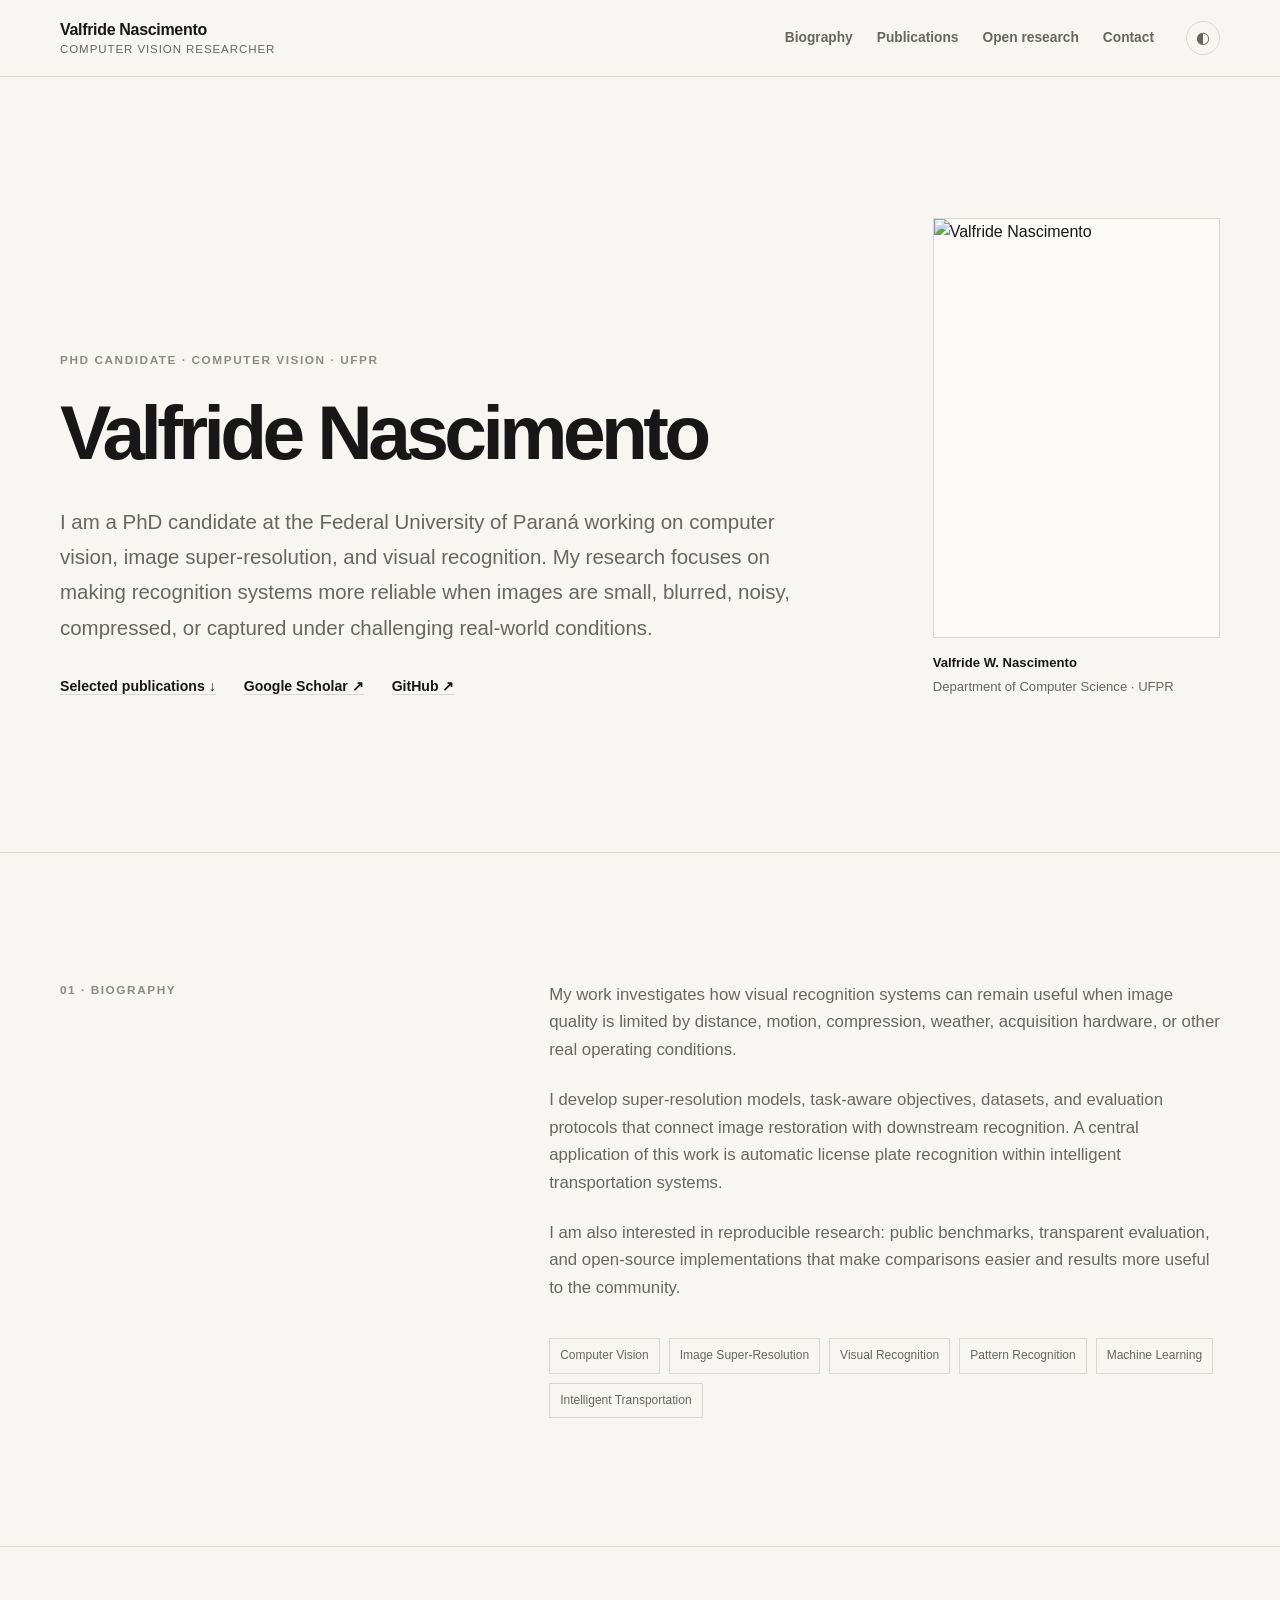
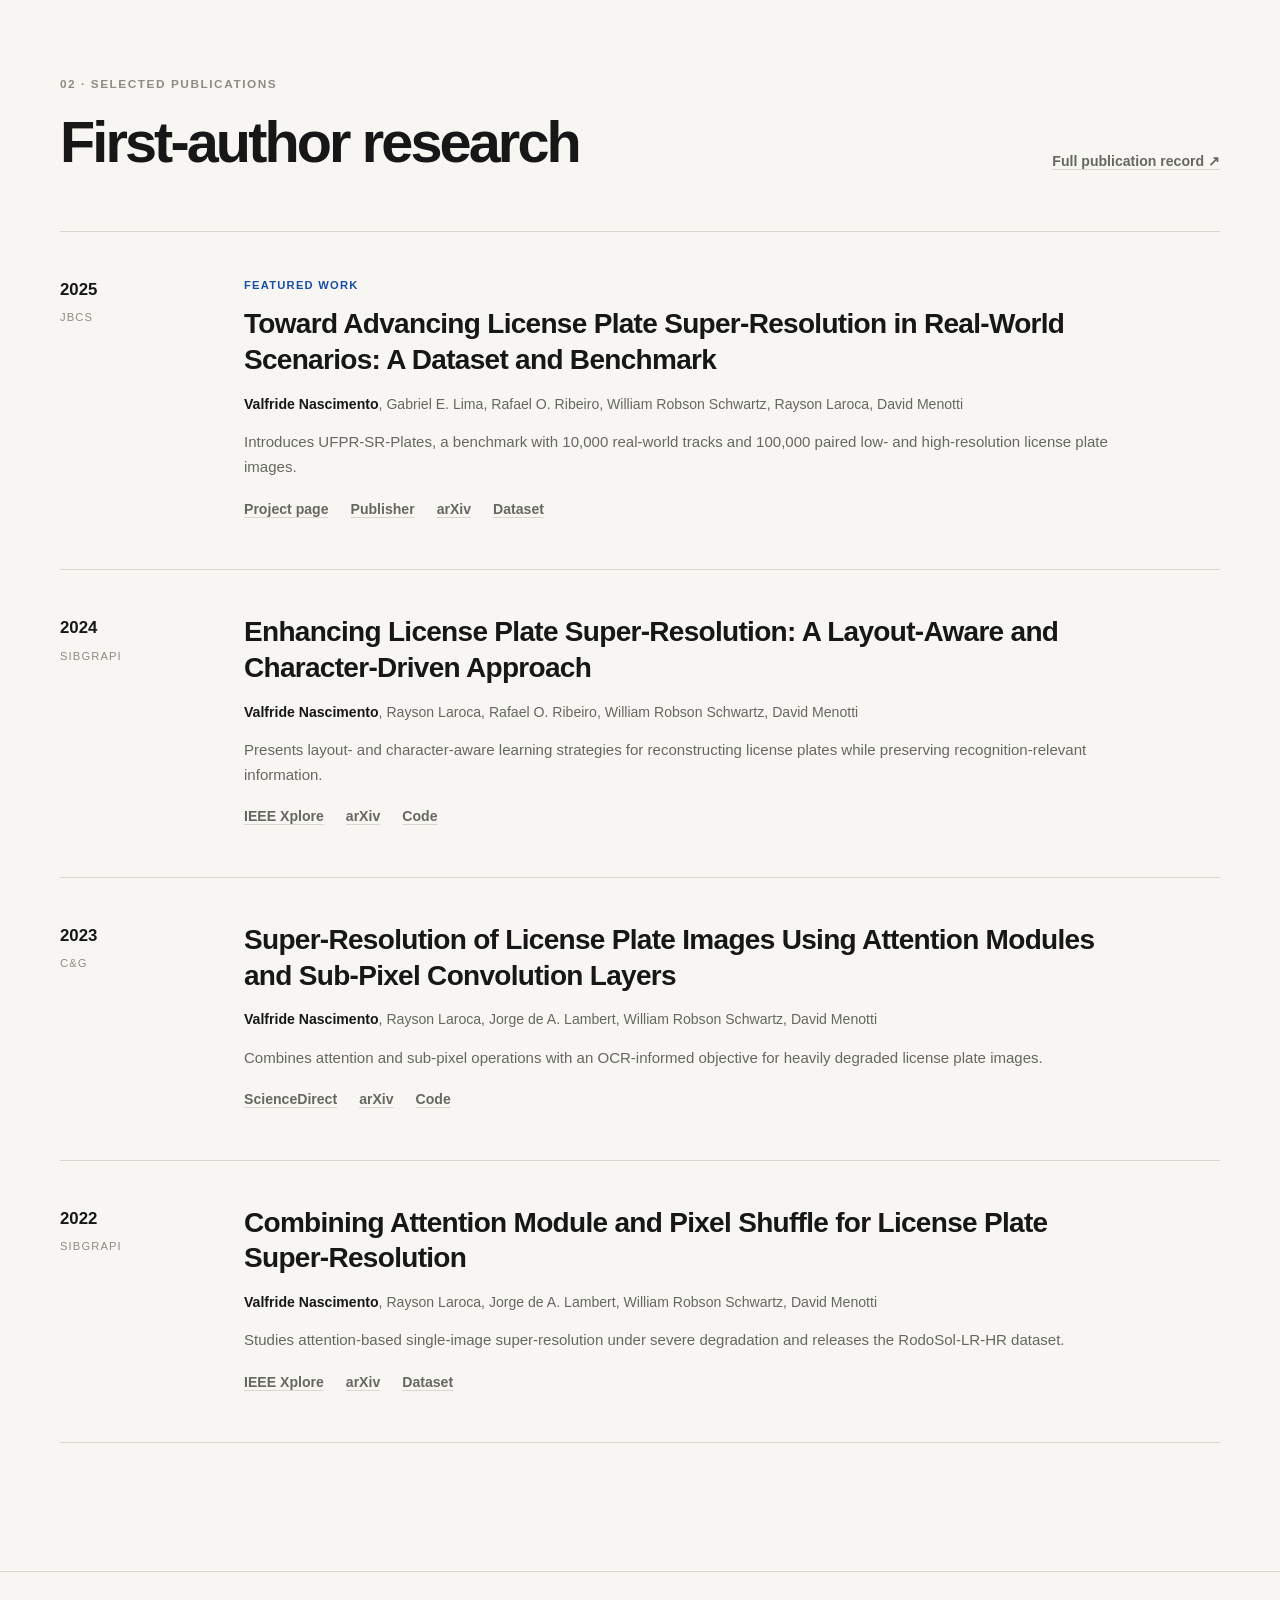
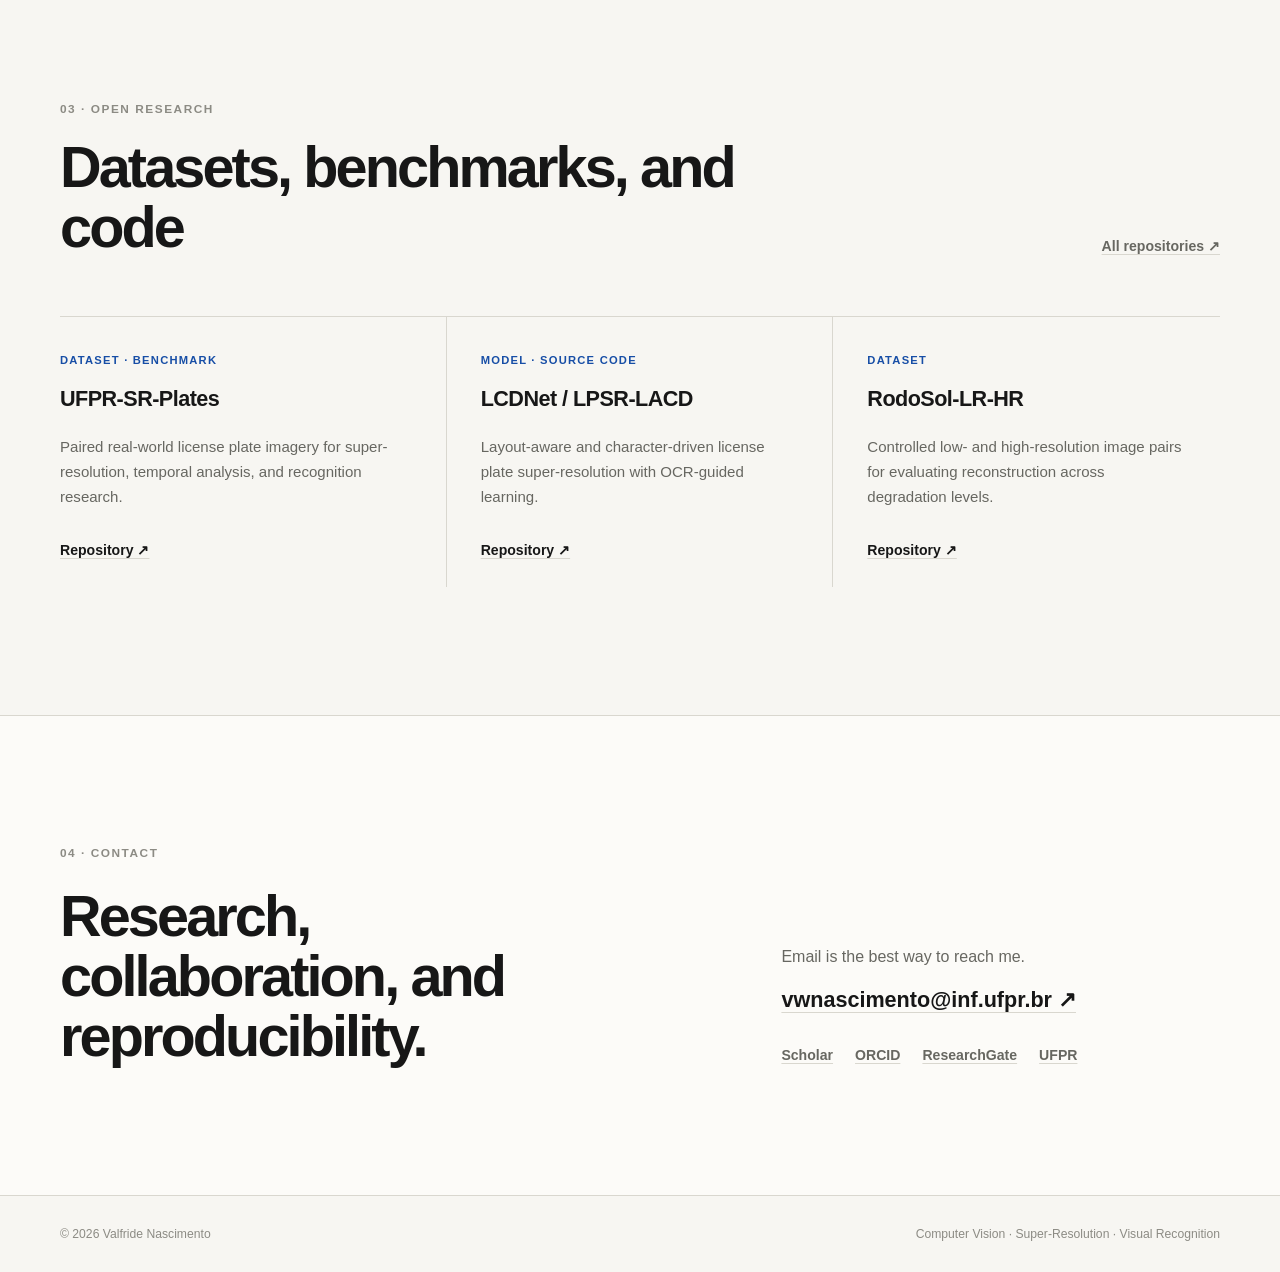
==== commit f39b0384: "Simplify homepage headings" ====
--- a/index.html
+++ b/index.html
@@ -8,7 +8,7 @@
   <meta name="theme-color" content="#f7f6f2">
   <meta property="og:type" content="website">
   <meta property="og:title" content="Valfride Nascimento | Computer Vision Researcher">
-  <meta property="og:description" content="Computer vision for challenging real-world images. Research, publications, code, and datasets.">
+  <meta property="og:description" content="Research, publications, code, and datasets in computer vision and image super-resolution.">
   <meta property="og:url" content="https://valfride.github.io/">
   <meta property="og:image" content="https://avatars.githubusercontent.com/u/25314357?v=4">
   <title>Valfride Nascimento | Computer Vision Researcher</title>
@@ -57,10 +57,9 @@
     <section class="hero" id="top">
       <div class="container hero-grid">
         <div class="hero-copy">
-          <p class="section-label">Research profile · Curitiba, Brazil</p>
-          <h1>Computer Vision for Challenging Real-World Images</h1>
+          <p class="section-label">PhD Candidate · Computer Vision · UFPR</p>
+          <h1>Valfride Nascimento</h1>
           <p class="hero-lead">I am a PhD candidate at the Federal University of Paraná working on computer vision, image super-resolution, and visual recognition. My research focuses on making recognition systems more reliable when images are small, blurred, noisy, compressed, or captured under challenging real-world conditions.</p>
-          <p class="hero-meta">PhD Candidate, UFPR · Computer Vision · Super-Resolution</p>
           <div class="hero-links" aria-label="Primary links">
             <a href="#publications">Selected publications <span aria-hidden="true">↓</span></a>
             <a href="https://scholar.google.com/citations?user=fLkzU-AAAAAJ&hl=en" target="_blank" rel="noopener noreferrer">Google Scholar ↗</a>
@@ -78,7 +77,6 @@
       <div class="container two-column">
         <header class="section-intro">
           <p class="section-label">01 · Biography</p>
-          <h2>Research shaped by imperfect images.</h2>
         </header>
         <div class="prose">
           <p>My work investigates how visual recognition systems can remain useful when image quality is limited by distance, motion, compression, weather, acquisition hardware, or other real operating conditions.</p>
@@ -169,4 +167,4 @@
     <div class="container footer-inner"><p>© <span id="current-year">2026</span> Valfride Nascimento</p><p>Computer Vision · Super-Resolution · Visual Recognition</p></div>
   </footer>
 </body>
-</html>
+</html>
--- a/assets/css/style.css
+++ b/assets/css/style.css
@@ -1,685 +1,144 @@
 :root {
   color-scheme: light;
-  --bg: #f6f8fc;
-  --surface: #ffffff;
-  --surface-strong: #eef3fb;
-  --text: #152033;
-  --muted: #5c6a7e;
-  --line: #dce3ee;
-  --accent: #2356d8;
-  --accent-strong: #1742b8;
-  --accent-soft: #e9efff;
-  --success: #08785e;
-  --shadow: 0 20px 55px rgba(31, 50, 81, 0.12);
-  --shadow-soft: 0 12px 34px rgba(31, 50, 81, 0.08);
-  --radius: 22px;
+  --background: #f7f6f2;
+  --surface: #fcfbf8;
+  --text: #171717;
+  --muted: #676761;
+  --subtle: #8c8b84;
+  --line: #d9d7cf;
+  --accent: #174ea6;
+  --accent-hover: #0f3a82;
   --max-width: 1160px;
 }
 
 html[data-theme="dark"] {
   color-scheme: dark;
-  --bg: #08111f;
-  --surface: #0e1a2b;
-  --surface-strong: #132239;
-  --text: #edf3ff;
-  --muted: #aebbd0;
-  --line: #26364f;
-  --accent: #83a6ff;
-  --accent-strong: #a9c0ff;
-  --accent-soft: #172a50;
-  --success: #58d3b2;
-  --shadow: 0 24px 65px rgba(0, 0, 0, 0.3);
-  --shadow-soft: 0 14px 35px rgba(0, 0, 0, 0.22);
+  --background: #111311;
+  --surface: #151815;
+  --text: #f1f1ec;
+  --muted: #b2b3ab;
+  --subtle: #85877f;
+  --line: #343730;
+  --accent: #8ab4f8;
+  --accent-hover: #b5d0ff;
 }
 
-* {
-  box-sizing: border-box;
-}
-
-html {
-  scroll-behavior: smooth;
-}
-
+* { box-sizing: border-box; }
+html { scroll-behavior: smooth; }
 body {
   margin: 0;
-  background: var(--bg);
+  background: var(--background);
   color: var(--text);
-  font-family: Inter, ui-sans-serif, -apple-system, BlinkMacSystemFont, "Segoe UI", sans-serif;
-  font-size: 17px;
-  line-height: 1.7;
+  font-family: Inter, "Helvetica Neue", Arial, sans-serif;
+  font-size: 16px;
+  line-height: 1.65;
   text-rendering: optimizeLegibility;
   -webkit-font-smoothing: antialiased;
 }
+a {
+  color: inherit;
+  text-decoration-color: var(--line);
+  text-decoration-thickness: 1px;
+  text-underline-offset: 0.22em;
+  transition: color 150ms ease, text-decoration-color 150ms ease;
+}
+a:hover { color: var(--accent); text-decoration-color: currentColor; }
+a:focus-visible, button:focus-visible { outline: 2px solid var(--accent); outline-offset: 4px; }
+img { display: block; max-width: 100%; }
+button { font: inherit; }
+.container { width: min(calc(100% - 48px), var(--max-width)); margin-inline: auto; }
+.skip-link { position: fixed; top: 12px; left: 12px; z-index: 100; padding: 8px 12px; background: var(--text); color: var(--background); transform: translateY(-160%); }
+.skip-link:focus { transform: translateY(0); }
+.site-header { position: sticky; top: 0; z-index: 20; border-bottom: 1px solid var(--line); background: color-mix(in srgb, var(--background) 92%, transparent); backdrop-filter: blur(14px); }
+.header-inner { display: grid; grid-template-columns: 1fr auto auto; align-items: center; gap: 32px; min-height: 76px; }
+.brand { display: inline-flex; flex-direction: column; width: fit-content; color: var(--text); text-decoration: none; line-height: 1.2; }
+.brand span { font-weight: 690; letter-spacing: -0.02em; }
+.brand small { margin-top: 4px; color: var(--muted); font-size: 0.72rem; letter-spacing: 0.08em; text-transform: uppercase; }
+.nav-links { display: flex; align-items: center; gap: 24px; }
+.nav-links a { color: var(--muted); font-size: 0.86rem; font-weight: 560; text-decoration: none; }
+.nav-links a:hover { color: var(--text); }
+.theme-toggle { display: grid; width: 34px; height: 34px; place-items: center; border: 1px solid var(--line); border-radius: 50%; background: transparent; color: var(--muted); cursor: pointer; }
+.theme-toggle:hover { color: var(--text); border-color: var(--subtle); }
+.hero { padding: clamp(88px, 11vw, 148px) 0 clamp(96px, 12vw, 168px); border-bottom: 1px solid var(--line); }
+.hero-grid { display: grid; grid-template-columns: minmax(0, 1.45fr) minmax(240px, 0.55fr); align-items: end; gap: clamp(56px, 9vw, 128px); }
+.section-label { margin: 0 0 24px; color: var(--subtle); font-size: 0.74rem; font-weight: 650; letter-spacing: 0.13em; text-transform: uppercase; }
+.hero h1 { max-width: 830px; margin: 0; font-size: clamp(3.1rem, 6vw, 5.6rem); font-weight: 650; letter-spacing: -0.06em; line-height: 0.98; }
+.hero-lead { max-width: 760px; margin: 34px 0 0; color: var(--muted); font-size: clamp(1.05rem, 1.7vw, 1.28rem); line-height: 1.72; }
+.hero-meta { margin: 30px 0 0; color: var(--subtle); font-size: 0.84rem; }
+.hero-links { display: flex; flex-wrap: wrap; gap: 14px 28px; margin-top: 30px; }
+.hero-links a, .quiet-link, .publication-links a, .project a, .contact-details > a, .profile-links a { font-size: 0.88rem; font-weight: 620; }
+.portrait-block { margin: 0; }
+.portrait-block img { width: 100%; aspect-ratio: 1; object-fit: cover; border: 1px solid var(--line); background: var(--surface); }
+.portrait-block figcaption { display: flex; flex-direction: column; gap: 3px; margin-top: 14px; font-size: 0.82rem; }
+.portrait-block figcaption strong { font-weight: 650; }
+.portrait-block figcaption span { color: var(--muted); }
+.content-section, .contact-section { padding: clamp(88px, 10vw, 136px) 0; border-bottom: 1px solid var(--line); scroll-margin-top: 76px; }
+.two-column { display: grid; grid-template-columns: minmax(250px, 0.7fr) minmax(0, 1.3fr); gap: clamp(56px, 10vw, 140px); }
+.section-intro { align-self: start; }
+h2 { max-width: 720px; margin: 0; font-size: clamp(2.15rem, 4.5vw, 4.25rem); font-weight: 610; letter-spacing: -0.05em; line-height: 1.04; }
+.prose { max-width: 720px; }
+.prose p { margin: 0 0 22px; color: var(--muted); font-size: 1.05rem; }
+.research-topics { display: flex; flex-wrap: wrap; gap: 9px; margin-top: 36px; }
+.research-topics span { padding: 7px 10px; border: 1px solid var(--line); color: var(--muted); font-size: 0.75rem; }
+.section-heading { display: flex; align-items: end; justify-content: space-between; gap: 32px; margin-bottom: 58px; }
+.section-heading .section-label { margin-bottom: 18px; }
+.quiet-link { flex: 0 0 auto; color: var(--muted); }
+.publication-list { border-top: 1px solid var(--line); }
+.publication { display: grid; grid-template-columns: 120px minmax(0, 1fr); gap: clamp(24px, 5vw, 72px); padding: 44px 0 48px; border-bottom: 1px solid var(--line); }
+.publication-index { display: flex; flex-direction: column; gap: 5px; }
+.publication-index span { font-size: 1.05rem; font-weight: 650; }
+.publication-index small { color: var(--subtle); font-size: 0.7rem; letter-spacing: 0.1em; text-transform: uppercase; }
+.publication-note, .project-type { margin: 0 0 12px; color: var(--accent); font-size: 0.7rem; font-weight: 680; letter-spacing: 0.11em; text-transform: uppercase; }
+.publication h3 { max-width: 880px; margin: 0; font-size: clamp(1.3rem, 2.2vw, 1.75rem); font-weight: 610; letter-spacing: -0.025em; line-height: 1.28; }
+.authors, .publication-summary { max-width: 900px; color: var(--muted); }
+.authors { margin: 15px 0 0; font-size: 0.88rem; }
+.authors strong { color: var(--text); font-weight: 620; }
+.publication-summary { margin: 14px 0 0; font-size: 0.94rem; }
+.publication-links { display: flex; flex-wrap: wrap; gap: 10px 22px; margin-top: 18px; }
+.publication-links a { color: var(--muted); }
+.project-list { display: grid; grid-template-columns: repeat(3, minmax(0, 1fr)); border-top: 1px solid var(--line); }
+.project { min-height: 270px; padding: 34px 34px 0 0; border-right: 1px solid var(--line); }
+.project + .project { padding-left: 34px; }
+.project:last-child { border-right: 0; }
+.project h3 { margin: 0; font-size: 1.35rem; font-weight: 610; letter-spacing: -0.025em; }
+.project p:not(.project-type) { margin: 18px 0 28px; color: var(--muted); font-size: 0.94rem; }
+.contact-section { background: var(--surface); }
+.contact-inner { display: grid; grid-template-columns: minmax(0, 1.15fr) minmax(300px, 0.85fr); gap: clamp(56px, 10vw, 140px); align-items: end; }
+.contact-details p { margin: 0 0 12px; color: var(--muted); }
+.contact-details > a { font-size: clamp(1.05rem, 2vw, 1.35rem); }
+.profile-links { display: flex; flex-wrap: wrap; gap: 10px 22px; margin-top: 26px; }
+.profile-links a { color: var(--muted); }
+.site-footer { padding: 28px 0; }
+.footer-inner { display: flex; justify-content: space-between; gap: 24px; color: var(--subtle); font-size: 0.76rem; }
+.footer-inner p { margin: 0; }
 
-body::before {
-  position: fixed;
-  inset: 0;
-  z-index: -1;
-  content: "";
-  pointer-events: none;
-  background:
-    radial-gradient(circle at 12% 8%, rgba(35, 86, 216, 0.11), transparent 25rem),
-    radial-gradient(circle at 88% 26%, rgba(8, 120, 94, 0.08), transparent 23rem);
+@media (max-width: 900px) {
+  .header-inner { grid-template-columns: 1fr auto; }
+  .nav-links { grid-column: 1 / -1; order: 3; padding-bottom: 16px; overflow-x: auto; }
+  .hero-grid, .two-column, .contact-inner { grid-template-columns: 1fr; }
+  .hero-grid { align-items: start; }
+  .portrait-block { width: min(100%, 320px); }
+  .project-list { grid-template-columns: 1fr; }
+  .project, .project + .project { min-height: 0; padding: 32px 0; border-right: 0; border-bottom: 1px solid var(--line); }
+  .project:last-child { border-bottom: 0; }
 }
 
-a {
-  color: var(--accent);
-  text-decoration-thickness: 0.08em;
-  text-underline-offset: 0.2em;
-}
-
-a:hover {
-  color: var(--accent-strong);
-}
-
-img {
-  max-width: 100%;
-}
-
-button,
-a {
-  -webkit-tap-highlight-color: transparent;
-}
-
-button:focus-visible,
-a:focus-visible {
-  outline: 3px solid var(--accent);
-  outline-offset: 4px;
-}
-
-.skip-link {
-  position: fixed;
-  top: 12px;
-  left: 12px;
-  z-index: 100;
-  padding: 10px 16px;
-  border-radius: 10px;
-  background: var(--text);
-  color: var(--bg);
-  transform: translateY(-160%);
-}
-
-.skip-link:focus {
-  transform: translateY(0);
-}
-
-.container {
-  width: min(calc(100% - 40px), var(--max-width));
-  margin-inline: auto;
-}
-
-.section {
-  padding: 104px 0;
-  scroll-margin-top: 80px;
-}
-
-.section-muted {
-  border-block: 1px solid var(--line);
-  background: color-mix(in srgb, var(--surface) 80%, transparent);
-}
-
-.site-header {
-  position: sticky;
-  top: 0;
-  z-index: 40;
-  border-bottom: 1px solid color-mix(in srgb, var(--line) 78%, transparent);
-  background: color-mix(in srgb, var(--bg) 84%, transparent);
-  backdrop-filter: blur(18px);
-}
-
-.nav-wrap {
-  display: flex;
-  min-height: 72px;
-  align-items: center;
-  justify-content: space-between;
-  gap: 28px;
-}
-
-.brand {
-  display: inline-flex;
-  align-items: center;
-  gap: 12px;
-  color: var(--text);
-  font-weight: 760;
-  letter-spacing: -0.02em;
-  text-decoration: none;
-}
-
-.brand-mark {
-  display: inline-grid;
-  width: 42px;
-  height: 42px;
-  place-items: center;
-  border-radius: 13px;
-  background: var(--text);
-  color: var(--bg);
-  font-size: 0.82rem;
-  letter-spacing: 0.08em;
-}
-
-.nav-links {
-  display: flex;
-  align-items: center;
-  gap: 28px;
-}
-
-.nav-links a {
-  color: var(--muted);
-  font-size: 0.93rem;
-  font-weight: 680;
-  text-decoration: none;
-}
-
-.nav-links a:hover {
-  color: var(--text);
-}
-
-.theme-toggle {
-  display: inline-grid;
-  width: 42px;
-  height: 42px;
-  flex: 0 0 auto;
-  place-items: center;
-  border: 1px solid var(--line);
-  border-radius: 50%;
-  background: var(--surface);
-  color: var(--text);
-  cursor: pointer;
-  font: inherit;
-  box-shadow: var(--shadow-soft);
-}
-
-.hero {
-  padding-top: 82px;
-  overflow: hidden;
-}
-
-.hero-grid {
-  display: grid;
-  grid-template-columns: minmax(0, 1.55fr) minmax(280px, 0.8fr);
-  align-items: center;
-  gap: clamp(48px, 8vw, 110px);
-}
-
-.eyebrow,
-.section-kicker,
-.project-type,
-.featured-label {
-  margin: 0 0 18px;
-  color: var(--accent);
-  font-size: 0.78rem;
-  font-weight: 820;
-  letter-spacing: 0.12em;
-  text-transform: uppercase;
-}
-
-.hero h1 {
-  max-width: 850px;
-  margin: 0;
-  font-size: clamp(3rem, 7vw, 6.5rem);
-  font-weight: 780;
-  letter-spacing: -0.065em;
-  line-height: 0.98;
-}
-
-.hero-lead {
-  max-width: 760px;
-  margin: 32px 0 0;
-  color: var(--muted);
-  font-size: clamp(1.06rem, 1.8vw, 1.28rem);
-  line-height: 1.75;
-}
-
-.hero-actions,
-.social-links,
-.publication-links {
-  display: flex;
-  flex-wrap: wrap;
-  align-items: center;
-  gap: 12px;
-}
-
-.hero-actions {
-  margin-top: 36px;
-}
-
-.button {
-  display: inline-flex;
-  min-height: 48px;
-  align-items: center;
-  justify-content: center;
-  padding: 11px 19px;
-  border: 1px solid transparent;
-  border-radius: 12px;
-  font-size: 0.94rem;
-  font-weight: 760;
-  text-decoration: none;
-  transition: transform 160ms ease, box-shadow 160ms ease, background 160ms ease;
-}
-
-.button:hover {
-  transform: translateY(-2px);
-}
-
-.button-primary {
-  background: var(--accent);
-  color: #fff;
-  box-shadow: 0 10px 28px rgba(35, 86, 216, 0.24);
-}
-
-.button-primary:hover {
-  background: var(--accent-strong);
-  color: #fff;
-}
-
-.button-secondary {
-  border-color: var(--line);
-  background: var(--surface);
-  color: var(--text);
-  box-shadow: var(--shadow-soft);
-}
-
-.social-links {
-  margin-top: 30px;
-  gap: 20px;
-}
-
-.social-links a,
-.text-link {
-  font-size: 0.9rem;
-  font-weight: 720;
-}
-
-.profile-card {
-  position: relative;
-  overflow: hidden;
-  border: 1px solid var(--line);
-  border-radius: 30px;
-  background: var(--surface);
-  box-shadow: var(--shadow);
-}
-
-.profile-card::before {
-  position: absolute;
-  inset: 0 0 auto;
-  height: 34%;
-  content: "";
-  background: linear-gradient(135deg, var(--accent), #5290ff 58%, var(--success));
-}
-
-.portrait-shell {
-  position: relative;
-  width: min(72%, 260px);
-  margin: 46px auto 0;
-  padding: 7px;
-  border-radius: 50%;
-  background: var(--surface);
-  box-shadow: 0 16px 38px rgba(0, 0, 0, 0.22);
-}
-
-.portrait {
-  display: block;
-  width: 100%;
-  aspect-ratio: 1;
-  border-radius: 50%;
-  object-fit: cover;
-}
-
-.profile-card-body {
-  position: relative;
-  padding: 27px 28px 32px;
-  text-align: center;
-}
-
-.profile-card-body p {
-  margin: 5px 0;
-  color: var(--muted);
-  font-size: 0.93rem;
-  line-height: 1.55;
-}
-
-.profile-card-body .profile-name {
-  margin-bottom: 8px;
-  color: var(--text);
-  font-size: 1.26rem;
-  font-weight: 800;
-}
-
-.profile-card-body .location {
-  font-size: 0.84rem;
-}
-
-.metrics {
-  display: grid;
-  grid-template-columns: repeat(3, 1fr);
-  gap: 18px;
-  margin-top: 72px;
-}
-
-.metric {
-  min-height: 126px;
-  padding: 25px;
-  border: 1px solid var(--line);
-  border-radius: 18px;
-  background: color-mix(in srgb, var(--surface) 84%, transparent);
-  box-shadow: var(--shadow-soft);
-}
-
-.metric strong {
-  display: block;
-  margin-bottom: 5px;
-  font-size: 1.85rem;
-  letter-spacing: -0.04em;
-}
-
-.metric span {
-  color: var(--muted);
-  font-size: 0.92rem;
-}
-
-.split-section {
-  display: grid;
-  grid-template-columns: minmax(0, 0.8fr) minmax(0, 1.2fr);
-  gap: clamp(50px, 9vw, 130px);
-}
-
-h2 {
-  margin: 0;
-  font-size: clamp(2.2rem, 4vw, 4rem);
-  letter-spacing: -0.05em;
-  line-height: 1.08;
-}
-
-.prose p {
-  margin: 0 0 20px;
-  color: var(--muted);
-  font-size: 1.04rem;
-}
-
-.tag-list {
-  display: flex;
-  flex-wrap: wrap;
-  gap: 10px;
-  margin-top: 30px;
-}
-
-.tag-list span {
-  padding: 7px 12px;
-  border: 1px solid var(--line);
-  border-radius: 999px;
-  background: var(--surface);
-  color: var(--text);
-  font-size: 0.8rem;
-  font-weight: 700;
-}
-
-.section-heading {
-  display: flex;
-  align-items: end;
-  justify-content: space-between;
-  gap: 30px;
-  margin-bottom: 46px;
-}
-
-.section-heading .section-kicker {
-  margin-bottom: 12px;
-}
-
-.publication-list {
-  display: grid;
-  gap: 18px;
-}
-
-.publication {
-  display: grid;
-  grid-template-columns: 180px minmax(0, 1fr);
-  gap: 34px;
-  padding: clamp(25px, 4vw, 42px);
-  border: 1px solid var(--line);
-  border-radius: var(--radius);
-  background: var(--surface);
-  box-shadow: var(--shadow-soft);
-}
-
-.featured-publication {
-  border-color: color-mix(in srgb, var(--accent) 45%, var(--line));
-  background: linear-gradient(145deg, var(--surface), color-mix(in srgb, var(--accent-soft) 46%, var(--surface)));
-}
-
-.publication-meta {
-  display: flex;
-  flex-direction: column;
-  gap: 7px;
-}
-
-.year {
-  color: var(--accent);
-  font-size: 2rem;
-  font-weight: 850;
-  letter-spacing: -0.05em;
-}
-
-.venue {
-  color: var(--muted);
-  font-size: 0.82rem;
-  font-weight: 720;
-  line-height: 1.45;
-  text-transform: uppercase;
-}
-
-.featured-label {
-  display: inline-block;
-  margin-bottom: 12px;
-  color: var(--success);
-}
-
-.publication h3,
-.project-card h3 {
-  margin: 0;
-  font-size: clamp(1.35rem, 2vw, 1.85rem);
-  letter-spacing: -0.03em;
-  line-height: 1.28;
-}
-
-.publication p {
-  max-width: 790px;
-  margin: 16px 0 0;
-  color: var(--muted);
-}
-
-.publication .authors {
-  color: var(--text);
-  font-size: 0.9rem;
-}
-
-.publication-links {
-  margin-top: 22px;
-}
-
-.publication-links a {
-  padding: 7px 11px;
-  border: 1px solid var(--line);
-  border-radius: 9px;
-  background: var(--surface);
-  font-size: 0.8rem;
-  font-weight: 760;
-  text-decoration: none;
-}
-
-.project-grid {
-  display: grid;
-  grid-template-columns: repeat(3, 1fr);
-  gap: 18px;
-}
-
-.project-card {
-  display: flex;
-  min-height: 320px;
-  flex-direction: column;
-  padding: 31px;
-  border: 1px solid var(--line);
-  border-radius: var(--radius);
-  background: var(--surface);
-  box-shadow: var(--shadow-soft);
-  transition: transform 160ms ease, box-shadow 160ms ease;
-}
-
-.project-card:hover {
-  transform: translateY(-5px);
-  box-shadow: var(--shadow);
-}
-
-.project-card p {
-  margin: 18px 0 30px;
-  color: var(--muted);
-}
-
-.project-card a {
-  margin-top: auto;
-  font-size: 0.9rem;
-  font-weight: 760;
-}
-
-.contact-section {
-  padding-bottom: 110px;
-}
-
-.contact-card {
-  display: flex;
-  align-items: center;
-  justify-content: space-between;
-  gap: 45px;
-  padding: clamp(34px, 6vw, 68px);
-  border: 1px solid color-mix(in srgb, var(--accent) 42%, var(--line));
-  border-radius: 30px;
-  background: linear-gradient(145deg, var(--surface), var(--accent-soft));
-  box-shadow: var(--shadow);
-}
-
-.contact-card p:not(.section-kicker) {
-  max-width: 690px;
-  margin: 18px 0 0;
-  color: var(--muted);
-}
-
-.site-footer {
-  border-top: 1px solid var(--line);
-  color: var(--muted);
-  font-size: 0.84rem;
-}
-
-.footer-wrap {
-  display: flex;
-  min-height: 92px;
-  align-items: center;
-  justify-content: space-between;
-  gap: 20px;
-}
-
-@media (max-width: 920px) {
-  .nav-links {
-    display: none;
-  }
-
-  .hero-grid,
-  .split-section {
-    grid-template-columns: 1fr;
-  }
-
-  .hero-copy {
-    max-width: 780px;
-  }
-
-  .profile-card {
-    width: min(100%, 430px);
-  }
-
-  .project-grid {
-    grid-template-columns: 1fr;
-  }
-
-  .project-card {
-    min-height: auto;
-  }
-
-  .contact-card {
-    align-items: flex-start;
-    flex-direction: column;
-  }
-}
-
-@media (max-width: 680px) {
-  body {
-    font-size: 16px;
-  }
-
-  .container {
-    width: min(calc(100% - 28px), var(--max-width));
-  }
-
-  .section {
-    padding: 76px 0;
-  }
-
-  .brand > span:last-child {
-    display: none;
-  }
-
-  .hero {
-    padding-top: 54px;
-  }
-
-  .hero h1 {
-    font-size: clamp(2.75rem, 16vw, 4.5rem);
-  }
-
-  .metrics {
-    grid-template-columns: 1fr;
-    margin-top: 50px;
-  }
-
-  .publication {
-    grid-template-columns: 1fr;
-    gap: 17px;
-  }
-
-  .publication-meta {
-    flex-direction: row;
-    align-items: baseline;
-    justify-content: space-between;
-    gap: 18px;
-  }
-
-  .venue {
-    text-align: right;
-  }
-
-  .section-heading {
-    align-items: flex-start;
-    flex-direction: column;
-  }
-
-  .footer-wrap {
-    align-items: flex-start;
-    flex-direction: column;
-    justify-content: center;
-    padding: 25px 0;
-  }
-
-  .footer-wrap p {
-    margin: 0;
-  }
+@media (max-width: 620px) {
+  .container { width: min(calc(100% - 32px), var(--max-width)); }
+  .site-header { position: relative; }
+  .header-inner { min-height: 68px; gap: 16px; }
+  .brand small { display: none; }
+  .nav-links { gap: 18px; padding-bottom: 14px; }
+  .nav-links a { white-space: nowrap; }
+  .hero { padding-top: 76px; }
+  .hero h1 { font-size: clamp(2.8rem, 14vw, 4rem); }
+  .section-heading { align-items: start; flex-direction: column; margin-bottom: 42px; }
+  .publication { grid-template-columns: 1fr; gap: 18px; }
+  .publication-index { flex-direction: row; align-items: baseline; gap: 12px; }
+  .footer-inner { flex-direction: column; gap: 6px; }
 }
 
 @media (prefers-reduced-motion: reduce) {
-  html {
-    scroll-behavior: auto;
-  }
-
-  *,
-  *::before,
-  *::after {
-    scroll-behavior: auto !important;
-    transition-duration: 0.01ms !important;
-  }
+  html { scroll-behavior: auto; }
+  * { transition-duration: 0.01ms !important; }
 }
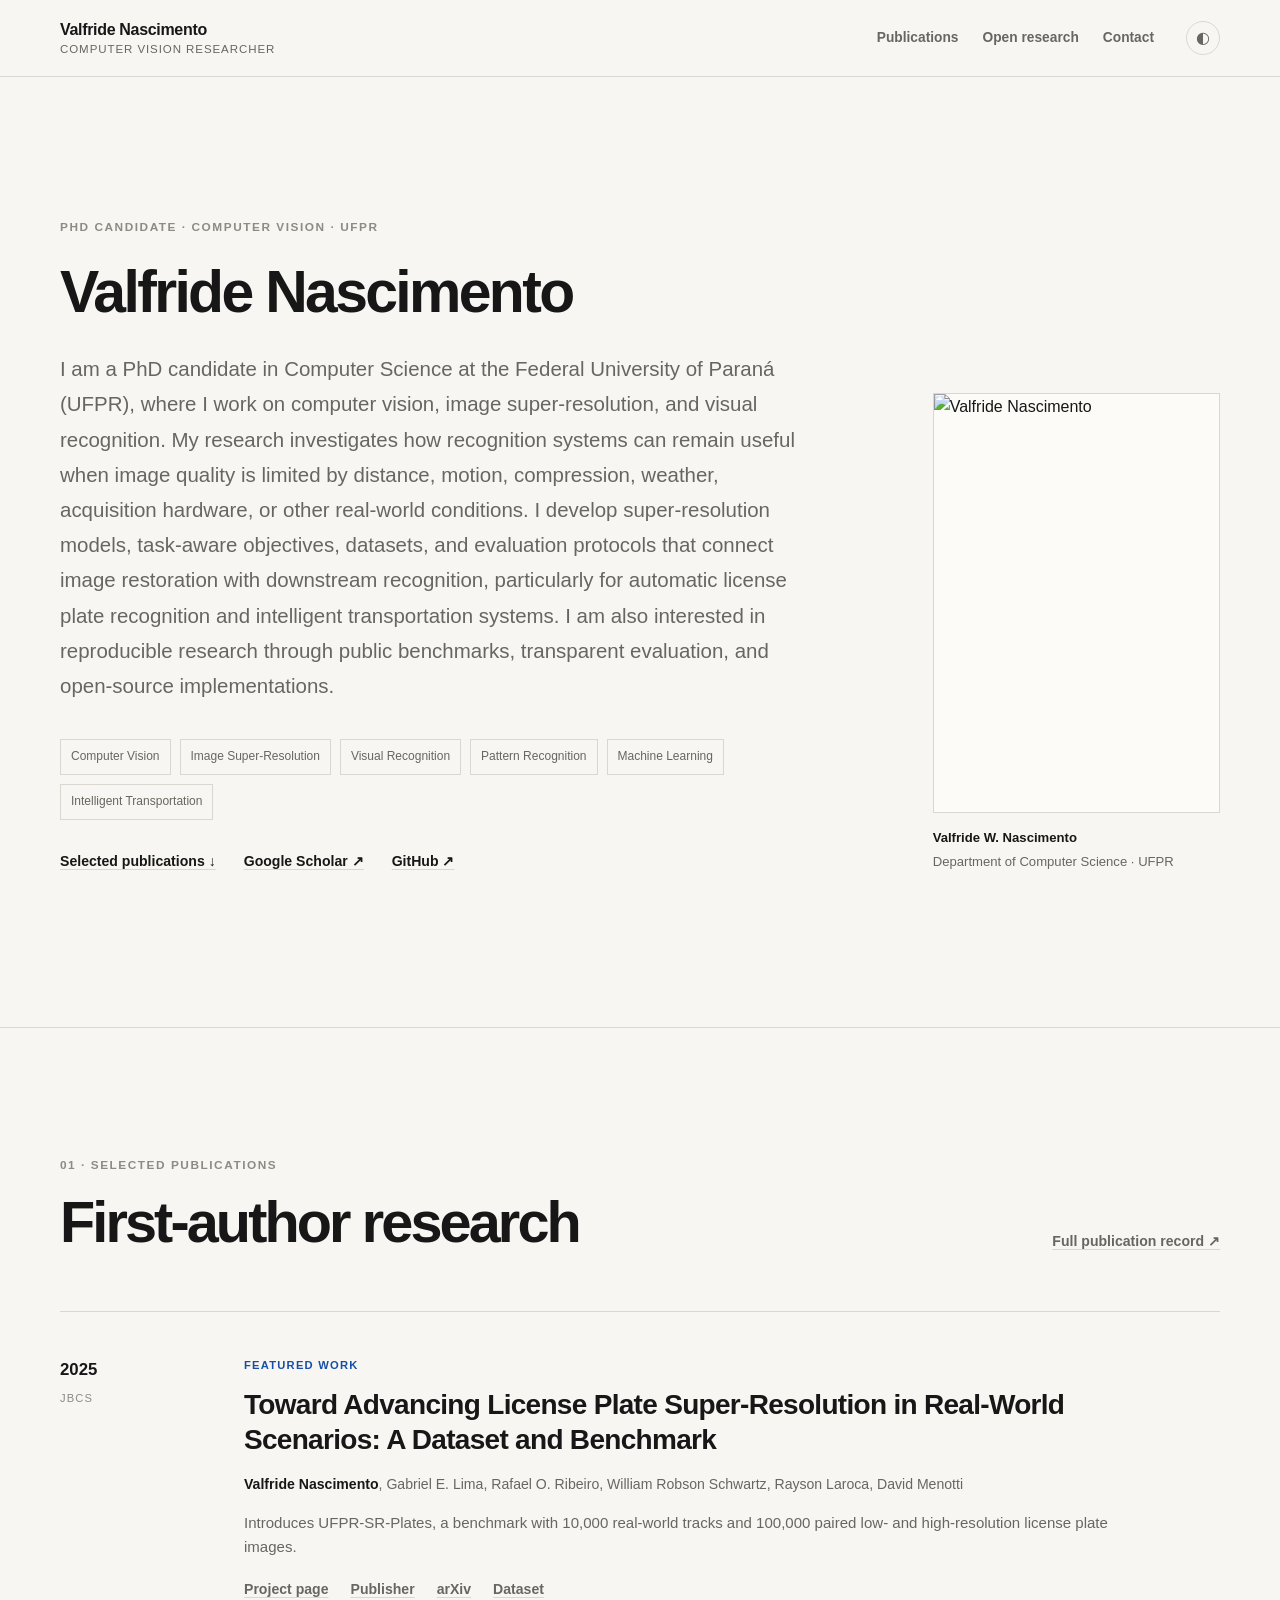
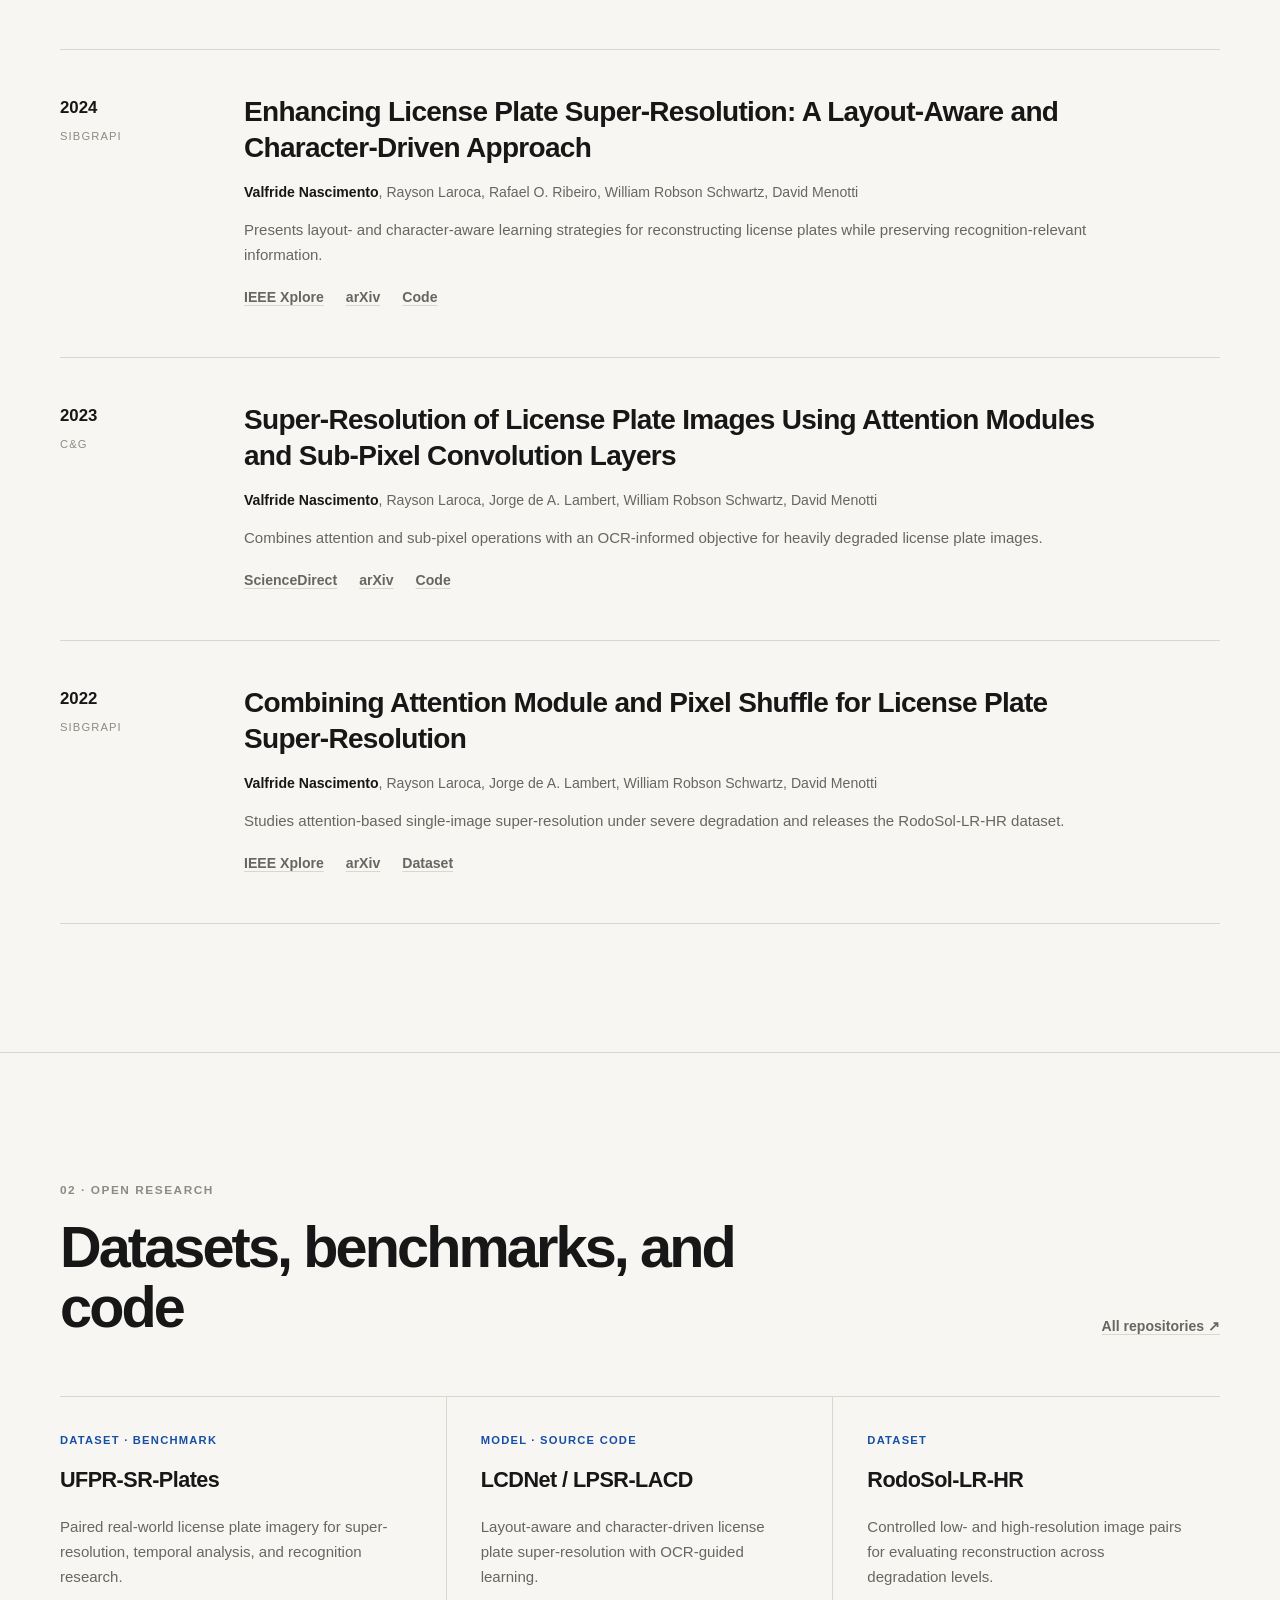
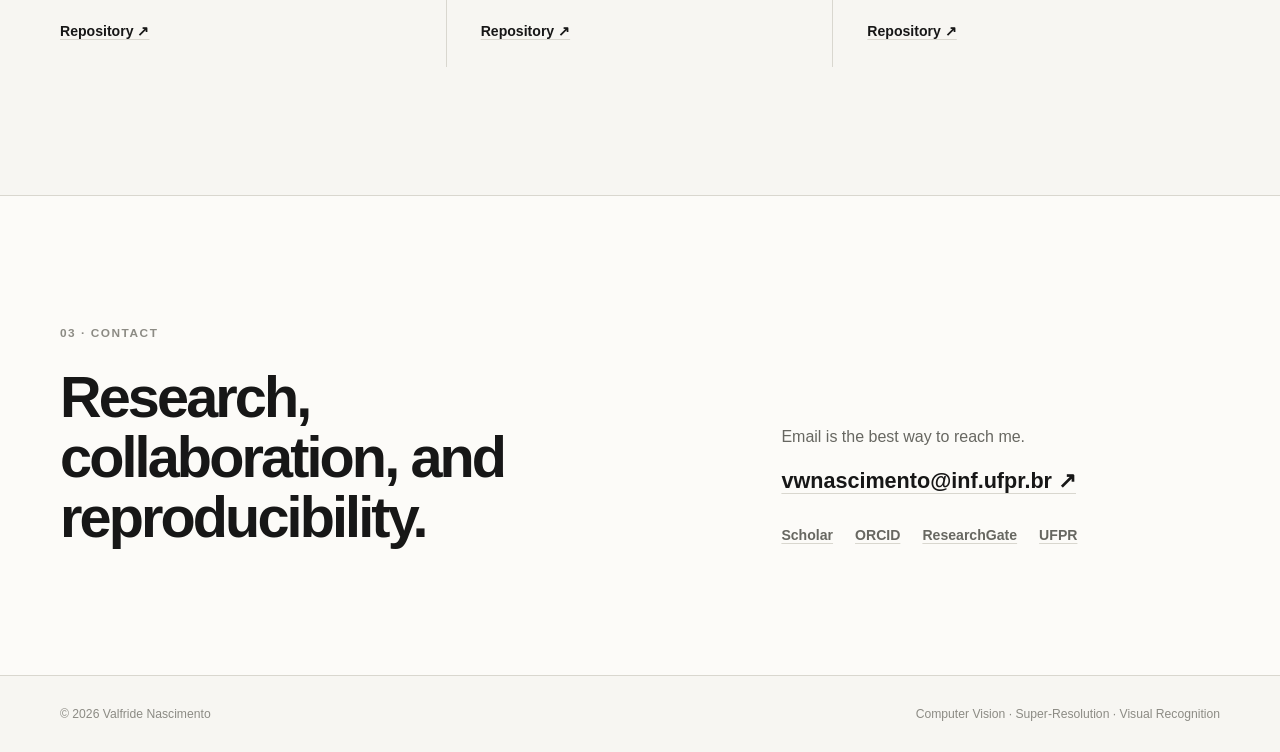
==== commit 675bf753: "Merge introduction and biography" ====
--- a/index.html
+++ b/index.html
@@ -44,7 +44,6 @@
         <small>Computer Vision Researcher</small>
       </a>
       <nav class="nav-links" aria-label="Primary navigation">
-        <a href="#biography">Biography</a>
         <a href="#publications">Publications</a>
         <a href="#open-research">Open research</a>
         <a href="#contact">Contact</a>
@@ -59,7 +58,10 @@
         <div class="hero-copy">
           <p class="section-label">PhD Candidate · Computer Vision · UFPR</p>
           <h1>Valfride Nascimento</h1>
-          <p class="hero-lead">I am a PhD candidate at the Federal University of Paraná working on computer vision, image super-resolution, and visual recognition. My research focuses on making recognition systems more reliable when images are small, blurred, noisy, compressed, or captured under challenging real-world conditions.</p>
+          <p class="hero-lead">I am a PhD candidate in Computer Science at the Federal University of Paraná (UFPR), where I work on computer vision, image super-resolution, and visual recognition. My research investigates how recognition systems can remain useful when image quality is limited by distance, motion, compression, weather, acquisition hardware, or other real-world conditions. I develop super-resolution models, task-aware objectives, datasets, and evaluation protocols that connect image restoration with downstream recognition, particularly for automatic license plate recognition and intelligent transportation systems. I am also interested in reproducible research through public benchmarks, transparent evaluation, and open-source implementations.</p>
+          <div class="research-topics" aria-label="Research interests">
+            <span>Computer Vision</span><span>Image Super-Resolution</span><span>Visual Recognition</span><span>Pattern Recognition</span><span>Machine Learning</span><span>Intelligent Transportation</span>
+          </div>
           <div class="hero-links" aria-label="Primary links">
             <a href="#publications">Selected publications <span aria-hidden="true">↓</span></a>
             <a href="https://scholar.google.com/citations?user=fLkzU-AAAAAJ&hl=en" target="_blank" rel="noopener noreferrer">Google Scholar ↗</a>
@@ -73,26 +75,10 @@
       </div>
     </section>
 
-    <section class="content-section" id="biography">
-      <div class="container two-column">
-        <header class="section-intro">
-          <p class="section-label">01 · Biography</p>
-        </header>
-        <div class="prose">
-          <p>My work investigates how visual recognition systems can remain useful when image quality is limited by distance, motion, compression, weather, acquisition hardware, or other real operating conditions.</p>
-          <p>I develop super-resolution models, task-aware objectives, datasets, and evaluation protocols that connect image restoration with downstream recognition. A central application of this work is automatic license plate recognition within intelligent transportation systems.</p>
-          <p>I am also interested in reproducible research: public benchmarks, transparent evaluation, and open-source implementations that make comparisons easier and results more useful to the community.</p>
-          <div class="research-topics" aria-label="Research interests">
-            <span>Computer Vision</span><span>Image Super-Resolution</span><span>Visual Recognition</span><span>Pattern Recognition</span><span>Machine Learning</span><span>Intelligent Transportation</span>
-          </div>
-        </div>
-      </div>
-    </section>
-
     <section class="content-section" id="publications">
       <div class="container">
         <div class="section-heading">
-          <div><p class="section-label">02 · Selected publications</p><h2>First-author research</h2></div>
+          <div><p class="section-label">01 · Selected publications</p><h2>First-author research</h2></div>
           <a class="quiet-link" href="https://scholar.google.com/citations?user=fLkzU-AAAAAJ&hl=en" target="_blank" rel="noopener noreferrer">Full publication record ↗</a>
         </div>
         <div class="publication-list">
@@ -140,7 +126,7 @@
     <section class="content-section" id="open-research">
       <div class="container">
         <div class="section-heading">
-          <div><p class="section-label">03 · Open research</p><h2>Datasets, benchmarks, and code</h2></div>
+          <div><p class="section-label">02 · Open research</p><h2>Datasets, benchmarks, and code</h2></div>
           <a class="quiet-link" href="https://github.com/valfride?tab=repositories" target="_blank" rel="noopener noreferrer">All repositories ↗</a>
         </div>
         <div class="project-list">
@@ -153,7 +139,7 @@
 
     <section class="contact-section" id="contact">
       <div class="container contact-inner">
-        <div><p class="section-label">04 · Contact</p><h2>Research, collaboration, and reproducibility.</h2></div>
+        <div><p class="section-label">03 · Contact</p><h2>Research, collaboration, and reproducibility.</h2></div>
         <div class="contact-details">
           <p>Email is the best way to reach me.</p>
           <a href="mailto:vwnascimento@inf.ufpr.br">vwnascimento@inf.ufpr.br ↗</a>
@@ -167,4 +153,4 @@
     <div class="container footer-inner"><p>© <span id="current-year">2026</span> Valfride Nascimento</p><p>Computer Vision · Super-Resolution · Visual Recognition</p></div>
   </footer>
 </body>
-</html>+</html>
--- a/assets/css/style.css
+++ b/assets/css/style.css
@@ -62,8 +62,8 @@
 .hero { padding: clamp(88px, 11vw, 148px) 0 clamp(96px, 12vw, 168px); border-bottom: 1px solid var(--line); }
 .hero-grid { display: grid; grid-template-columns: minmax(0, 1.45fr) minmax(240px, 0.55fr); align-items: end; gap: clamp(56px, 9vw, 128px); }
 .section-label { margin: 0 0 24px; color: var(--subtle); font-size: 0.74rem; font-weight: 650; letter-spacing: 0.13em; text-transform: uppercase; }
-.hero h1 { max-width: 830px; margin: 0; font-size: clamp(3.1rem, 6vw, 5.6rem); font-weight: 650; letter-spacing: -0.06em; line-height: 0.98; }
-.hero-lead { max-width: 760px; margin: 34px 0 0; color: var(--muted); font-size: clamp(1.05rem, 1.7vw, 1.28rem); line-height: 1.72; }
+.hero h1 { max-width: 830px; margin: 0; font-size: clamp(2.45rem, 4.6vw, 4rem); font-weight: 640; letter-spacing: -0.045em; line-height: 1.05; }
+.hero-lead { max-width: 760px; margin: 28px 0 0; color: var(--muted); font-size: clamp(1.05rem, 1.7vw, 1.28rem); line-height: 1.72; }
 .hero-meta { margin: 30px 0 0; color: var(--subtle); font-size: 0.84rem; }
 .hero-links { display: flex; flex-wrap: wrap; gap: 14px 28px; margin-top: 30px; }
 .hero-links a, .quiet-link, .publication-links a, .project a, .contact-details > a, .profile-links a { font-size: 0.88rem; font-weight: 620; }
@@ -75,6 +75,7 @@
 .content-section, .contact-section { padding: clamp(88px, 10vw, 136px) 0; border-bottom: 1px solid var(--line); scroll-margin-top: 76px; }
 .two-column { display: grid; grid-template-columns: minmax(250px, 0.7fr) minmax(0, 1.3fr); gap: clamp(56px, 10vw, 140px); }
 .section-intro { align-self: start; }
+.section-intro .section-label { margin-bottom: 0; }
 h2 { max-width: 720px; margin: 0; font-size: clamp(2.15rem, 4.5vw, 4.25rem); font-weight: 610; letter-spacing: -0.05em; line-height: 1.04; }
 .prose { max-width: 720px; }
 .prose p { margin: 0 0 22px; color: var(--muted); font-size: 1.05rem; }
@@ -131,7 +132,7 @@
   .nav-links { gap: 18px; padding-bottom: 14px; }
   .nav-links a { white-space: nowrap; }
   .hero { padding-top: 76px; }
-  .hero h1 { font-size: clamp(2.8rem, 14vw, 4rem); }
+  .hero h1 { font-size: clamp(2.35rem, 11vw, 3.25rem); }
   .section-heading { align-items: start; flex-direction: column; margin-bottom: 42px; }
   .publication { grid-template-columns: 1fr; gap: 18px; }
   .publication-index { flex-direction: row; align-items: baseline; gap: 12px; }
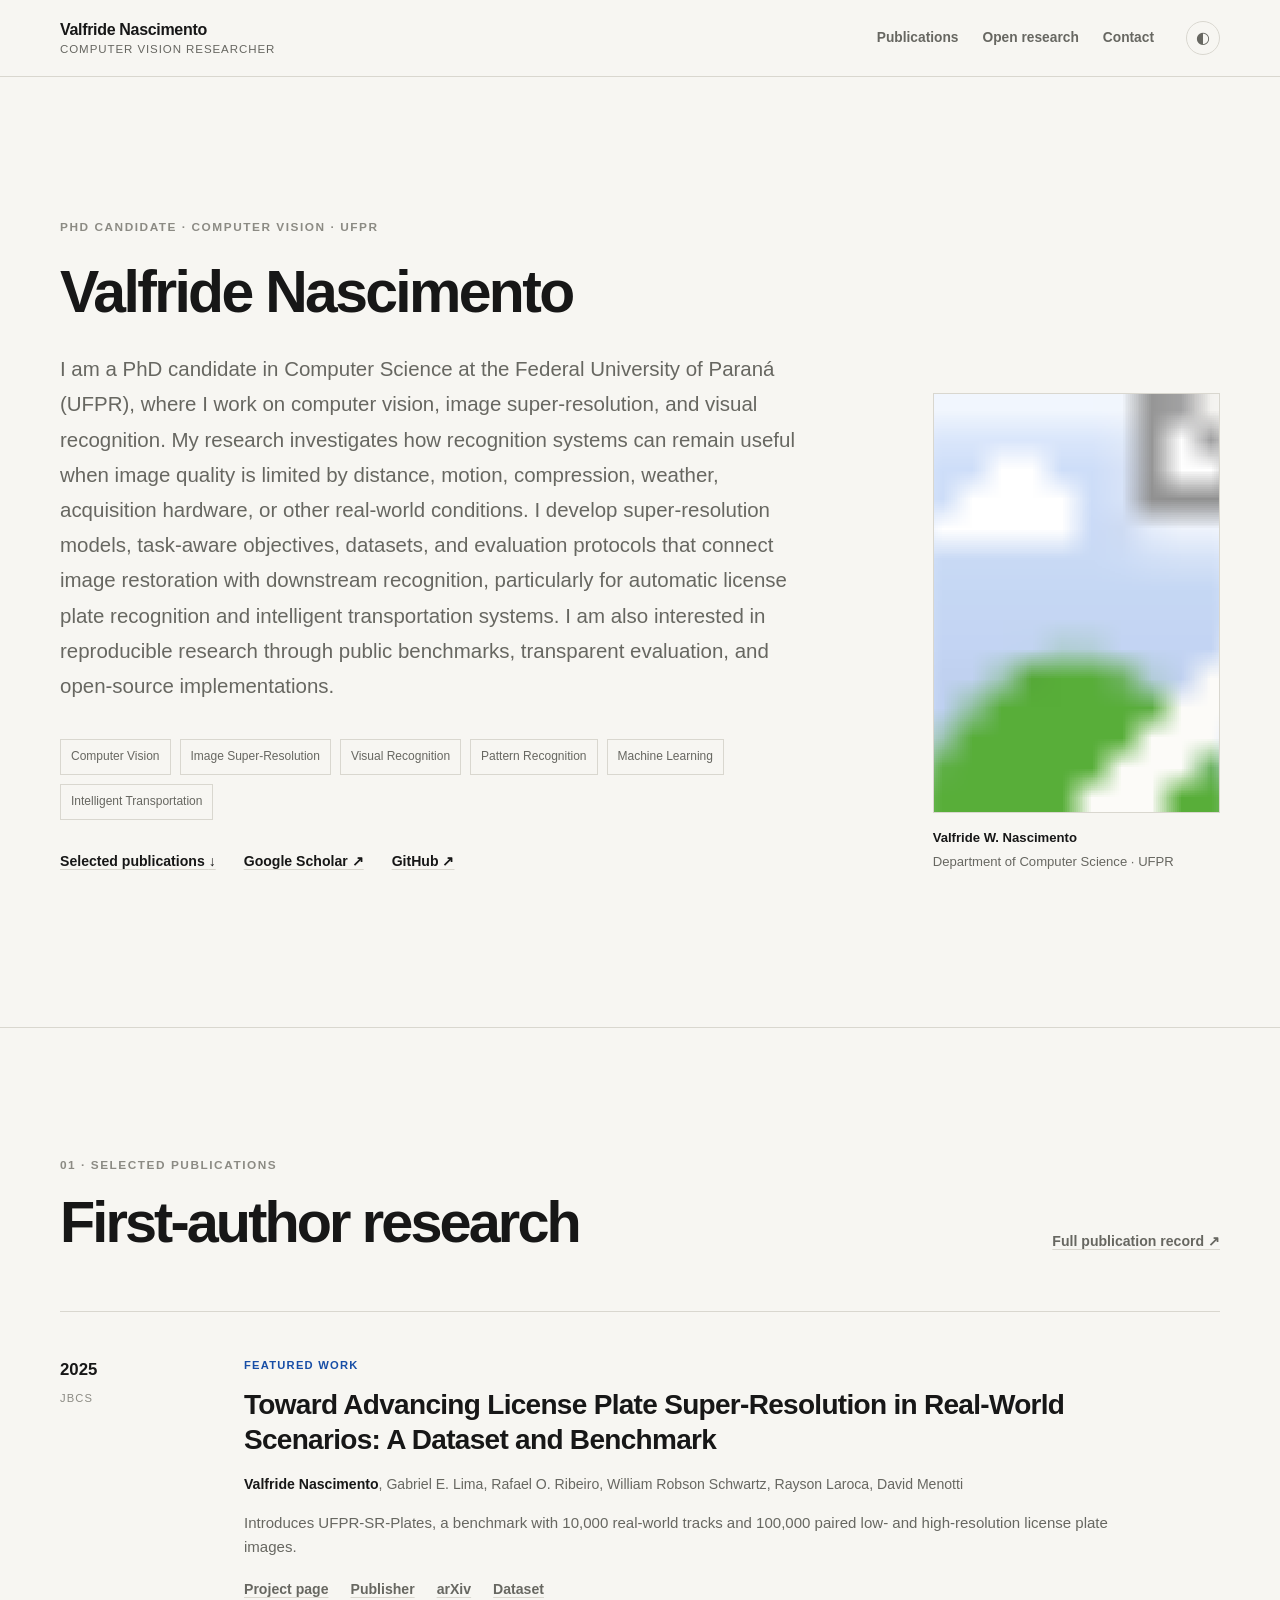
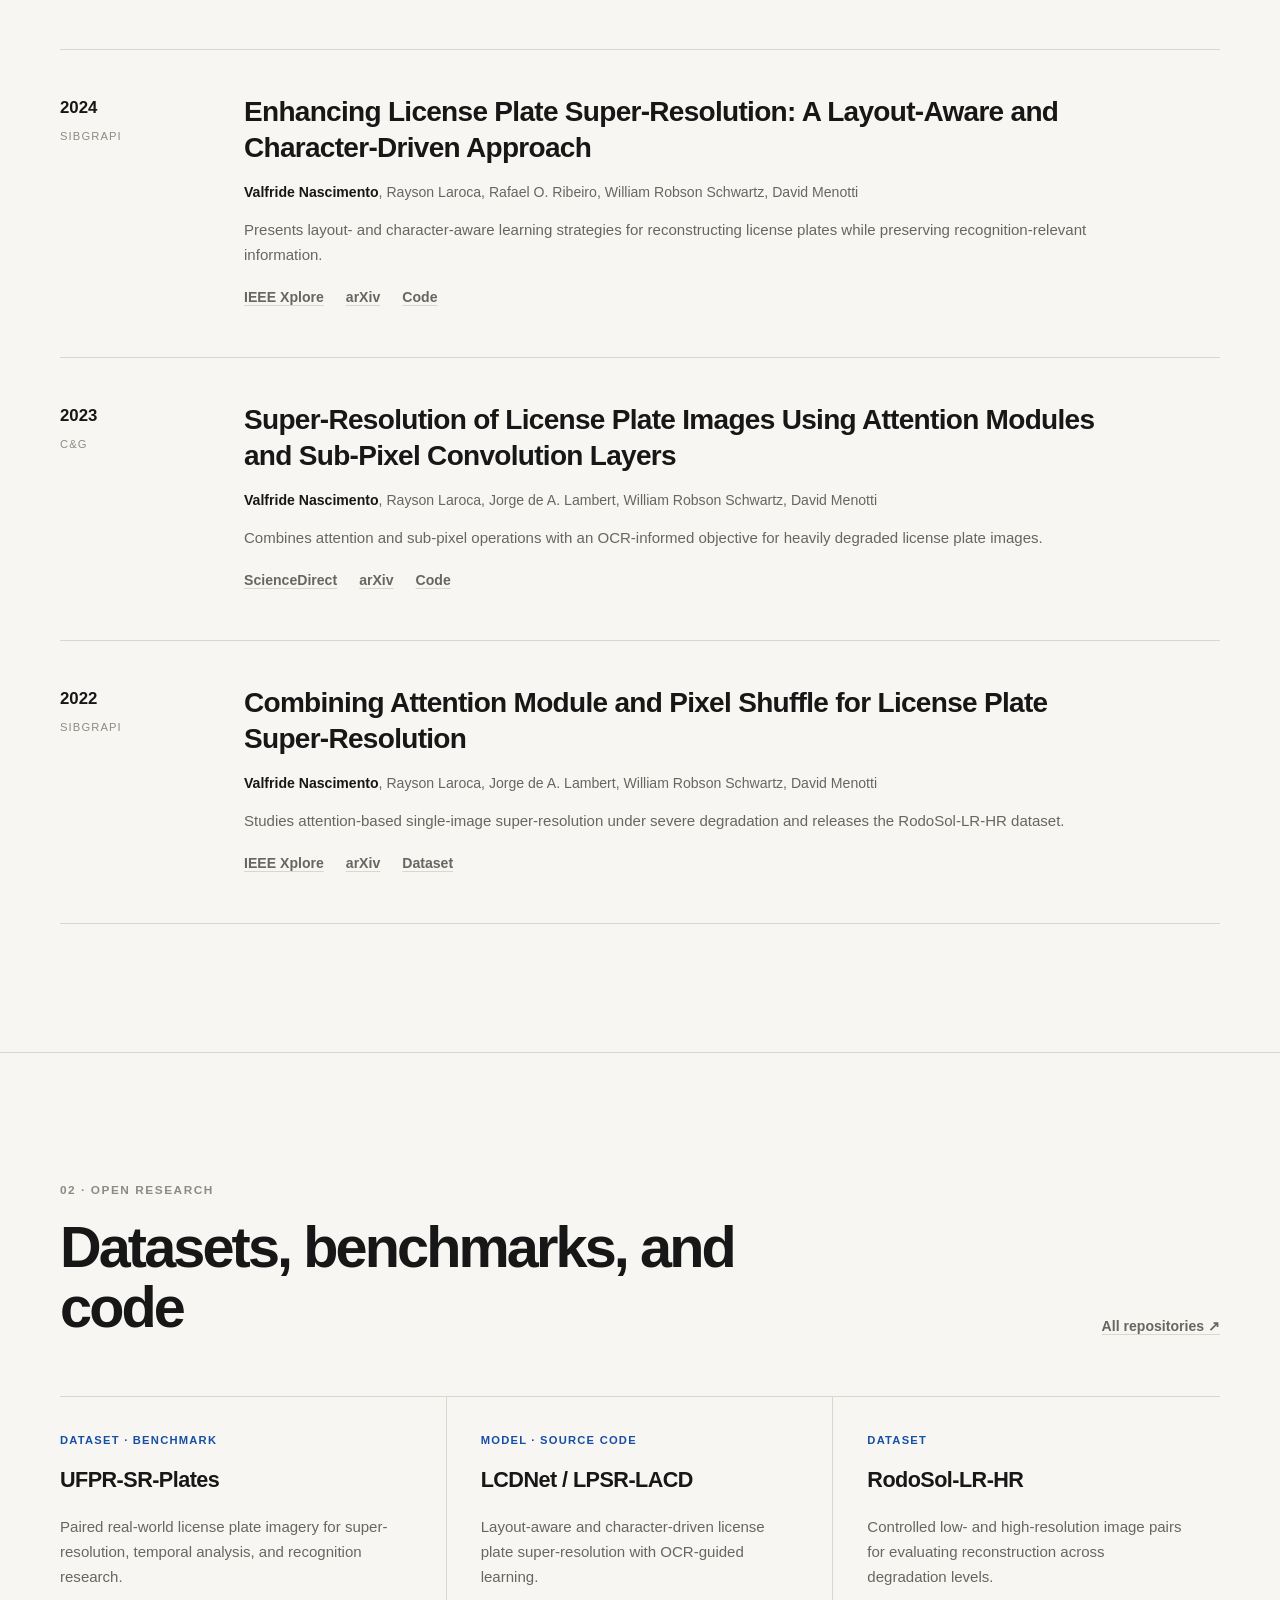
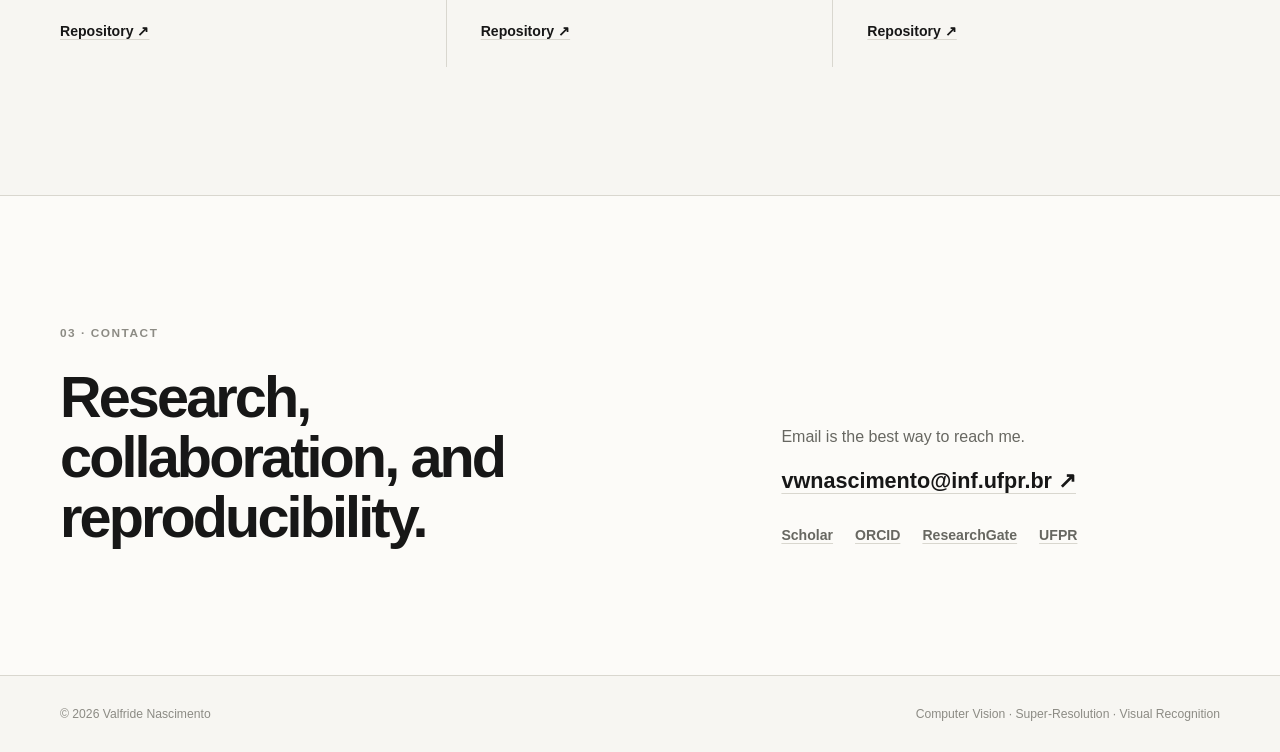
==== commit aed0b4fc: "Use uploaded profile photo" ====
--- a/index.html
+++ b/index.html
@@ -69,7 +69,7 @@
           </div>
         </div>
         <figure class="portrait-block">
-          <img src="https://avatars.githubusercontent.com/u/25314357?v=4" alt="Valfride Nascimento" width="420" height="420">
+          <img src="assets/img/valfride.svg" alt="Valfride Nascimento" width="420" height="420">
           <figcaption><strong>Valfride W. Nascimento</strong><span>Department of Computer Science · UFPR</span></figcaption>
         </figure>
       </div>
